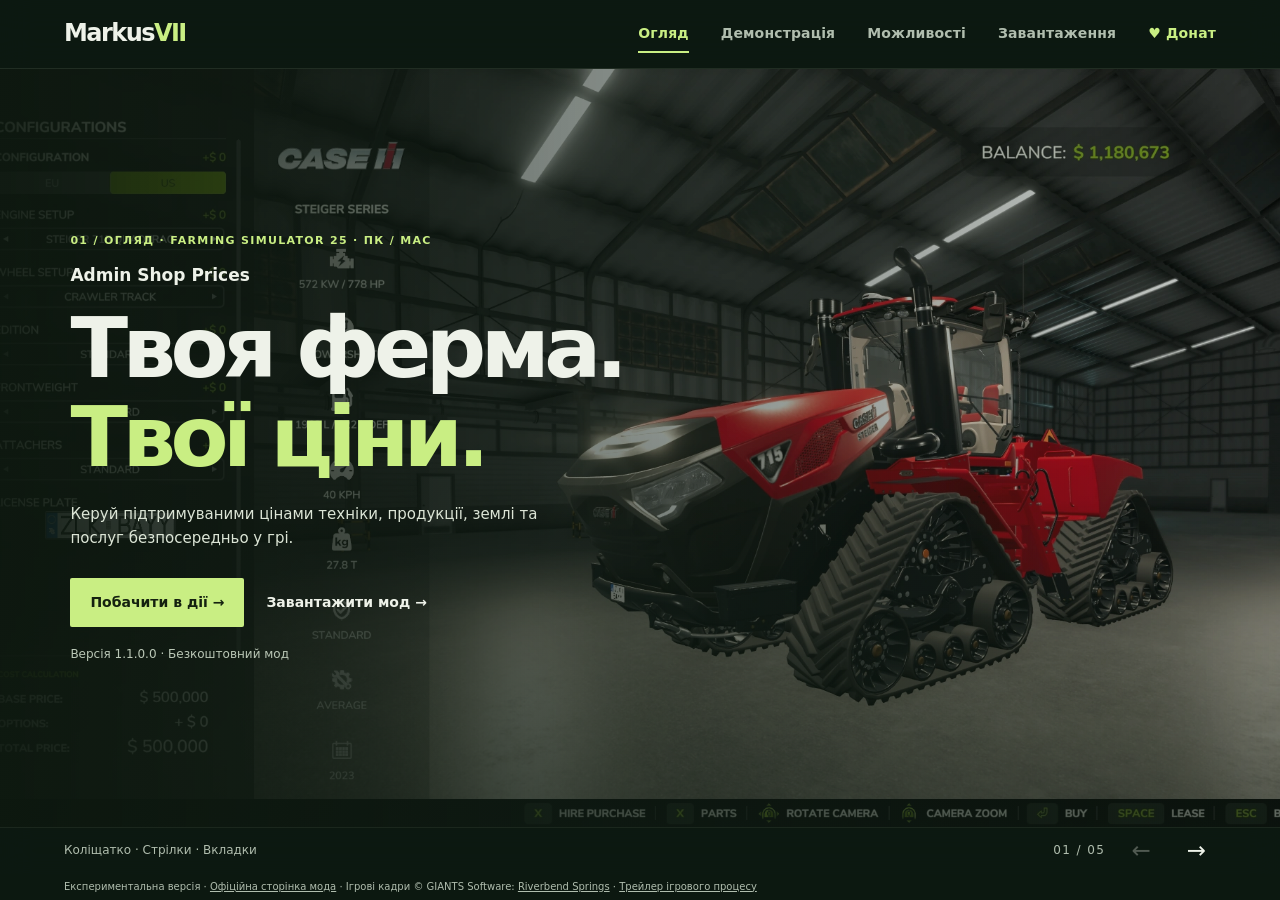
==== clean.html @ 95c40d5b "Create six themed blurred gallery tiles with centered reveal and synchronized editorial captions" ====
<!doctype html>
<html lang="uk"><head><meta charset="utf-8"><meta name="viewport" content="width=device-width,initial-scale=1"><meta name="robots" content="noindex,follow"><title>Admin Shop Prices | MarkusVII — Studio</title><style>
:root{color-scheme:dark;--ink:#f3f5ed;--muted:#b9c8b6;--green:#c5f36c;--bg:#121e16;--ease:cubic-bezier(.22,1,.36,1)}*{box-sizing:border-box}body{margin:0;background:var(--bg);color:var(--ink);font:16px/1.55 system-ui,-apple-system,'Segoe UI',sans-serif}h1,h2,h3,p{margin:0}button,a{font:inherit;color:inherit}button{cursor:pointer;background:none;border:0}a{text-decoration:none}button:focus-visible,a:focus-visible{outline:2px solid var(--green);outline-offset:5px}img{display:block;max-width:100%}.header{position:relative;z-index:30;display:flex;align-items:center;justify-content:space-between;gap:22px;padding:18px clamp(22px,5vw,76px);background:#121e16}.brand{font-size:24px;font-weight:850;letter-spacing:-.065em;white-space:nowrap}.brand span{color:var(--green)}.nav{display:flex;gap:clamp(16px,2.5vw,38px);align-items:center;overflow-x:auto}.nav button{font-size:14px;white-space:nowrap;padding:8px 0;color:var(--muted);position:relative}.nav button:after{content:'';position:absolute;left:0;right:0;bottom:0;height:2px;background:var(--green);transform:scaleX(0);transform-origin:left;transition:transform .55s var(--ease)}.nav button[aria-current],.nav button:hover,.nav button:last-child{color:var(--green)}.nav button[aria-current]:after{transform:scaleX(1)}.stage{position:relative;isolation:isolate;overflow:hidden}.scene{min-height:max(550px,calc(100svh - 165px));position:relative;isolation:isolate;padding:clamp(34px,5vw,80px) clamp(22px,6vw,96px);display:grid;grid-template-columns:minmax(0,.9fr) minmax(0,1.1fr);align-items:center;gap:clamp(24px,4vw,70px);background:#16251a;overflow:hidden}.js .scene{display:none}.js .scene.active,.js .scene.leaving{display:grid}.js .scene.active{z-index:3}.js .scene.leaving{position:absolute;inset:0;z-index:2;pointer-events:none;min-height:0}.scene:before{content:'';position:absolute;inset:0;z-index:-2;background-image:var(--photo);background-size:cover;background-position:center;opacity:.8}.scene:after{content:'';position:absolute;inset:0;z-index:-1;background:linear-gradient(90deg,#0d180fed 0%,#111f16e8 40%,#14221965 100%),linear-gradient(0deg,#0f1b14b0,transparent 45%)}#home{--photo:url('https://files.fs25.net/mods/2024/08/Farming-Simulator-25-Gameplay-Trailer14.png'),url('assets/screenshots/02-vehicle-price-in-shop.webp');grid-template-columns:1fr;min-height:max(550px,calc(100svh - 165px))}#home:after{background:linear-gradient(90deg,#0d180ff5 0%,#111f16b0 42%,#14221912 100%),linear-gradient(0deg,#101b13a0,transparent 42%)}#demo{--photo:url('https://www.farming-simulator.com/cms/uploads/news_66ab42891e1b1.jpg'),url('assets/screenshots/02-vehicle-price-in-shop.webp')}#features{--photo:url('https://www.farming-simulator.com/cms/uploads/news_66ab4289273a8.jpg'),url('assets/screenshots/06-on-map-production-editor.webp')}#download{--photo:url('https://files.fs25.net/mods/2024/08/Farming-Simulator-25-Gameplay-Trailer14.png'),url('assets/screenshots/02-vehicle-price-in-shop.webp')}#support{--photo:url('https://www.farming-simulator.com/cms/uploads/news_66ab45876c632.jpg'),url('assets/screenshots/02-vehicle-price-in-shop.webp');grid-template-columns:1fr;text-align:center}#support:after{background:radial-gradient(ellipse at 50% 30%,#122315a8,#0c170fea 80%)}.copy{min-width:0;position:relative;z-index:5}.eyebrow{display:block;font-size:12px;letter-spacing:.13em;color:var(--green);font-weight:750;text-transform:uppercase}.product{font-size:17px;font-weight:650;margin-top:13px}h1,h2{font-weight:760;font-size:clamp(40px,4vw,68px);line-height:1.05;letter-spacing:-.055em;margin:17px 0 22px;overflow-wrap:normal}h1 span,h2 span{display:block;color:var(--green)}#home h1{font-size:clamp(54px,7vw,112px);max-width:860px}#home .copy{max-width:850px}.lead{font-size:clamp(16px,1.35vw,20px);max-width:520px;color:#e0e8da;line-height:1.65}.actions{display:flex;gap:14px 22px;flex-wrap:wrap;align-items:center;margin-top:27px}.cta{display:inline-flex;align-items:center;justify-content:center;gap:14px;min-height:49px;padding:12px 20px;font-weight:750;font-size:14px;background:var(--green);color:#16230f;transition:transform .3s,background .3s;border-radius:3px}.cta:hover{transform:translateY(-3px);background:#e4ffad}.link{padding:9px 0;font-size:14px;font-weight:650;color:var(--ink);transition:color .3s}.link:hover{color:var(--green)}.meta{font-size:12px;color:var(--muted);margin-top:18px}.shot-area{position:relative;z-index:6;min-width:0;display:grid;gap:15px}.shot{display:block;width:100%;padding:0;background:transparent;cursor:zoom-in;position:relative;aspect-ratio:16/9}.shot img{width:100%;height:100%;object-fit:contain;box-shadow:0 22px 60px #0006;transition:transform .45s var(--ease),filter .45s;transform-origin:center}.shot img.changed{animation:gallery-in .65s var(--ease) both}.shot-caption{font-size:13px;color:#d8e4d3;display:flex;justify-content:space-between;gap:15px}.shot-tabs{display:flex;flex-wrap:wrap;gap:10px 20px;align-items:center}.shot-tabs button{padding:5px 0;font-size:14px;color:var(--muted);font-weight:650}.shot-tabs button[aria-pressed=true],.shot-tabs button:hover{color:var(--green)}.shot-tabs button[aria-pressed=true]{box-shadow:0 2px 0 var(--green)}.shot-controls{display:flex;justify-content:space-between;gap:16px;flex-wrap:wrap}.shot-controls button{padding:7px 0;font-size:13px;font-weight:650;color:var(--green)}.category-list{display:grid;grid-template-columns:1fr;gap:0;max-width:540px;margin-top:19px}.category-list button{text-align:left;font-size:15px;font-weight:650;padding:10px 0;display:flex;align-items:center;gap:12px;color:var(--ink)}.category-list button span:first-child{color:var(--green);font-size:11px}.category-list button span:last-child{margin-left:auto;color:var(--green);transition:transform .35s}.category-list button:hover span:last-child{transform:translateX(7px)}.category-list button:hover{color:var(--green)}.steps{margin:0;padding:0;list-style:none;counter-reset:step;display:grid;gap:22px}.steps li{counter-increment:step;display:flex;gap:18px;align-items:start;font-size:17px;color:#e3ebdf}.steps li:before{content:'0' counter(step);color:var(--green);font-size:12px;font-weight:800;padding-top:4px}.small-note{font-size:13px;color:var(--muted);margin-top:22px;max-width:490px}.support-copy{width:100%;max-width:960px;margin:auto;display:flex;flex-direction:column;align-items:center}.support-copy h2{font-size:clamp(48px,6vw,90px);max-width:850px}.support-copy .lead{max-width:640px}.donate{display:flex;align-items:center;justify-content:center;gap:15px;width:min(100%,640px);background:var(--green);color:#15210d;font-size:clamp(18px,2.4vw,30px);font-weight:900;min-height:92px;margin-top:28px;padding:20px;position:relative;overflow:hidden;isolation:isolate;animation:donate-pulse 3s infinite;transition:transform .4s var(--ease)}.donate:before{content:'';position:absolute;inset:0;background:#f2ffd5;z-index:-1;transform:translateX(-110%) skewX(-15deg);transition:transform .55s var(--ease)}.donate:hover:before{transform:none}.donate:hover{transform:scale(1.035);animation:none}@keyframes donate-pulse{0%,100%{box-shadow:0 0 0 0 #c5f36c00}50%{box-shadow:0 0 0 13px #c5f36c28}80%{box-shadow:0 0 0 28px #c5f36c00}}.controls{position:relative;display:flex;align-items:center;gap:16px;justify-content:flex-end;padding:9px clamp(22px,5vw,76px);min-height:54px;background:#121e16}.controls button{font-size:23px;padding:0 10px;color:var(--ink)}.controls button:hover{color:var(--green)}.controls button:disabled{opacity:.3;cursor:default}.counter{font-size:12px;letter-spacing:.12em;color:var(--muted)}.controls .hint{margin-right:auto;color:var(--muted);font-size:12px}.foot{padding:10px clamp(22px,5vw,76px);font-size:11px;color:var(--muted)}.foot a{text-decoration:underline}.wipe{position:absolute;inset:-3px;z-index:12;pointer-events:none;background:var(--green);transform:translateX(-105%) skewX(-12deg);opacity:0}.wipe.go{animation:blade .88s cubic-bezier(.77,0,.18,1) both}.js .scene.entering{animation:slide-mask .88s var(--ease) both}.js .scene.entering .copy{animation:copy-in .85s .13s var(--ease) both}.js .scene.entering .shot-area{animation:visual-in .95s .07s var(--ease) both}.js .scene.leaving{animation:slide-out .88s var(--ease) both}@keyframes blade{0%{opacity:1;transform:translateX(-130%) skewX(-12deg)}45%{transform:translateX(0) skewX(-12deg)}100%{opacity:1;transform:translateX(130%) skewX(-12deg)}}@keyframes slide-mask{0%{clip-path:polygon(0 0,0 0,0 100%,0 100%)}100%{clip-path:polygon(0 0,100% 0,100% 100%,0 100%)}}@keyframes copy-in{from{opacity:0;transform:translateX(-35px)}to{opacity:1;transform:none}}@keyframes visual-in{from{transform:scale(1.08) translateX(3%);opacity:.3}to{transform:none;opacity:1}}@keyframes slide-out{to{transform:scale(.98) translateX(-2%);opacity:.4}}@keyframes gallery-in{from{clip-path:inset(0 0 0 100%);transform:scale(1.03)}to{clip-path:inset(0);transform:none}}.preview{position:fixed;z-index:45;pointer-events:none;opacity:0;visibility:hidden;transition:opacity .3s,visibility .3s;inset:0}.preview.on{opacity:1;visibility:visible}.preview img{position:absolute;object-fit:contain;box-shadow:0 22px 80px #000b;transition:transform .4s var(--ease);transform:scale(1);transform-origin:var(--origin,center)}.preview.on img{transform:scale(1.18)}dialog{width:min(1000px,94vw);max-height:90vh;overflow:auto;background:#17281e;color:var(--ink);border:0;padding:clamp(20px,4vw,45px);border-radius:4px}dialog::backdrop{background:#061008d9;backdrop-filter:blur(7px)}dialog[open]{animation:copy-in .5s var(--ease)}dialog img{max-height:66vh;max-width:100%;object-fit:contain;margin:18px auto 0}dialog img[hidden]{display:none}.dialog-top{display:flex;justify-content:space-between;align-items:center;gap:20px}.dialog-close{color:var(--green);padding:8px 0}dialog h3{font-size:clamp(26px,4vw,48px);letter-spacing:-.045em;margin:14px 0}dialog p{color:#d7e2d4}@media(max-width:900px){.header{flex-wrap:wrap;gap:5px}.nav{width:100%;justify-content:flex-start;gap:22px}.nav button{font-size:13px}.scene,.js .scene.active{grid-template-columns:1fr;min-height:0;padding:40px 24px;gap:28px}#home,#support{min-height:520px}#home h1{font-size:clamp(46px,9vw,76px)}h1,h2{font-size:clamp(38px,7vw,62px)}.shot-area{max-width:680px}.controls .hint{display:none}.support-copy h2{font-size:clamp(46px,8vw,80px)}.donate{min-height:84px;padding:15px 10px;gap:8px}.steps li{font-size:16px}}@media(prefers-reduced-motion:reduce){*,*:before,*:after{animation-duration:.001ms!important;transition-duration:.001ms!important;scroll-behavior:auto!important}.wipe{display:none}.preview.on img{transform:none}.donate{animation:none}}

.shot-tabs{display:grid;grid-template-columns:repeat(3,minmax(0,1fr));gap:14px 20px;align-items:start}.shot-group{min-width:0}.shot-group>span{display:block;color:var(--muted);font-size:12px;font-weight:700;margin-bottom:3px}.shot-group>div{display:flex;flex-wrap:wrap;gap:4px 12px}.shot-tabs button{font-size:13px;line-height:1.4;padding:5px 0}.shot-caption #shot-count{white-space:nowrap}.category-hint{font-size:14px;line-height:1.5;color:var(--muted);max-width:520px}.category-list button span:last-child{font-size:22px;line-height:1}.category-list button:hover span:last-child{transform:scale(1.15)}@media(max-width:550px){.shot-tabs{grid-template-columns:1fr;gap:8px}.shot-group{display:grid;grid-template-columns:100px 1fr;align-items:baseline;gap:10px}.shot-caption{font-size:12px;gap:8px}}


/* Studio refinement — full-viewport scenes, independent vertical filmstrip. */
:root{--ink:#eef2e9;--muted:#b0bdae;--green:#c9ee83;--bg:#111c15;--ease:cubic-bezier(.2,.85,.2,1)}
body{background:var(--bg);font-family:system-ui,-apple-system,"Segoe UI",sans-serif}
.header,.controls{background:rgba(12,23,16,.66);backdrop-filter:blur(16px);-webkit-backdrop-filter:blur(16px)}
.header{border-bottom:1px solid #d2e9c51a}.controls{border-top:1px solid #d2e9c512}.foot{background:rgba(12,23,16,.8)}
.nav button{font-weight:550;letter-spacing:.01em}.nav button:last-child{color:var(--green)}
.scene:after{background:linear-gradient(90deg,#0c160ee8 0%,#102017ad 43%,#14261c38 100%),linear-gradient(0deg,#101b13b8,transparent 60%)}
#home:after{background:linear-gradient(90deg,#0d180fe8 0%,#111f1670 43%,#14221908 100%),linear-gradient(0deg,#101b1390,transparent 52%)}
h1,h2{font-weight:720;letter-spacing:-.045em;line-height:1.05;font-size:clamp(36px,3.6vw,62px);margin:16px 0 20px}#home h1{font-size:clamp(54px,6.6vw,105px);letter-spacing:-.065em}.lead{font-size:clamp(15px,1.16vw,19px);line-height:1.65;color:#dce5d6}.eyebrow{letter-spacing:.12em;font-size:11px}.cta{background:var(--green);color:#14210f;border-radius:2px}.cta:hover{background:#e4ffb7}.meta,.small-note{color:#bac7b6}.category-list button{border-bottom:1px solid #e0f2d41b;padding:11px 0}.category-list button span:first-child{font-variant-numeric:tabular-nums}.wipe{background:linear-gradient(90deg,#c9ee8300 0%,#c9ee831a 32%,#c9ee83a8 49%,#e3ffbcb0 50%,#c9ee8324 67%,#c9ee8300 100%)}
#demo{grid-template-columns:minmax(0,.7fr) minmax(0,1.5fr);gap:clamp(22px,3vw,52px)}#demo h2{font-size:clamp(35px,3.3vw,56px)}#demo .copy{max-width:460px}#demo .actions{gap:8px 16px}#demo .actions .cta{min-height:42px;padding:10px 14px}#demo .actions .link{font-size:12px}
#demo .shot-area{grid-template-columns:minmax(0,1fr) clamp(100px,9vw,158px);grid-template-rows:minmax(0,1fr) auto auto;column-gap:clamp(14px,2vw,30px);row-gap:10px;align-items:center;min-height:0;width:100%;max-width:none}
#demo #gallery{grid-column:1;grid-row:1;align-self:center;width:100%;position:relative;overflow:visible;aspect-ratio:16/9;isolation:auto;cursor:zoom-in}
#demo #gallery .gallery-base{transition:opacity .24s var(--ease),filter .3s;object-fit:contain;box-shadow:0 18px 65px #0005}
#demo #gallery.is-flight .gallery-base{opacity:.22;filter:brightness(.72)}#demo #gallery.is-settled .gallery-base{opacity:0}#demo #gallery.is-returning .gallery-base{opacity:1;filter:none}
.gallery-flight{position:absolute;inset:0;display:block;opacity:0;visibility:hidden;pointer-events:none;transform-origin:0 0;z-index:3;will-change:transform,opacity}
#gallery.is-flight .gallery-flight{visibility:visible;opacity:1}#demo .gallery-flight img{width:100%;height:100%;object-fit:contain;box-shadow:0 20px 65px #0007;max-width:none}
#demo .shot-caption{grid-column:1;grid-row:2;align-self:start;justify-content:space-between;font-size:13px;gap:8px;color:#e6ede1}#demo #shot-count{color:var(--green);font-size:11px;letter-spacing:.04em}#demo .hover-note{grid-column:1;grid-row:3;align-self:start;margin:0;color:var(--muted);font-size:11px}
.rail-shell{grid-column:2;grid-row:1/4;display:flex;flex-direction:column;min-height:0;align-self:stretch;position:relative;z-index:8;gap:9px;max-height:100%}.rail-heading,.rail-footer{font-size:9px;font-weight:650;letter-spacing:.13em;color:var(--muted);display:flex;justify-content:space-between;gap:3px;flex-shrink:0}.rail-heading span:first-child{color:var(--green)}.rail-footer{justify-content:flex-end;opacity:.75}
#demo .hover-thumbs{display:flex;flex-direction:column;flex-wrap:nowrap;gap:9px;flex:1;min-height:0;max-height:calc(100% - 38px);overflow-y:auto;overflow-x:hidden;overscroll-behavior:contain;scrollbar-width:thin;scrollbar-color:#93ad69 transparent;padding:1px 7px 1px 1px;align-items:stretch;justify-content:flex-start}
#demo .hover-thumbs button{flex:0 0 auto;display:flex;flex-direction:column;align-items:stretch;gap:4px;text-align:left;font-size:11px;font-weight:550;line-height:1.3;padding:0 0 5px 0;min-width:0;border-bottom:1px solid #dbe8d014;box-shadow:none!important;color:#b5c2b0;transition:color .25s}
#demo .hover-thumbs img{display:block;width:100%;height:auto;flex-shrink:0;aspect-ratio:16/9;object-fit:contain;opacity:.67;transition:opacity .25s,filter .25s;background:transparent}
#demo .hover-thumbs button[aria-pressed=true],#demo .hover-thumbs button.is-preview,#demo .hover-thumbs button:hover{color:var(--green);border-color:#c9ee8366}#demo .hover-thumbs button[aria-pressed=true] img,#demo .hover-thumbs button.is-preview img,#demo .hover-thumbs button:hover img{opacity:1;filter:brightness(1.04)}
.thumb-label{display:flex;gap:6px;align-items:baseline;overflow-wrap:normal}.thumb-label small{font-size:9px;color:var(--green);font-variant-numeric:tabular-nums}
@media(min-width:901px){html.js,html.js body{width:100%;height:100%;overflow:hidden}html.js body{height:100dvh;display:grid;grid-template-rows:auto minmax(0,1fr) auto auto}.header{padding:15px 5vw}.controls{min-height:43px;padding:5px 5vw}.foot{padding:7px 5vw;line-height:1.25;font-size:10px}.stage{min-height:0}.js .scene,.js #home,.js #support{position:absolute;inset:0;min-height:0;height:100%;padding:clamp(22px,3.2vh,42px) 5.5vw}.js #demo .shot-area{height:min(100%,520px);max-height:100%}.js #demo #gallery{max-height:100%}.js #demo .rail-shell{height:100%}.js #features .shot-area{max-height:100%;align-self:center}.js #features .shot{max-height:calc(100dvh - 245px)}.support-copy h2{font-size:clamp(46px,5.8vw,86px)}.donate{animation:none;box-shadow:0 15px 55px #0003}.steps{gap:17px}}
@media(min-width:901px) and (max-height:670px){.js .scene,.js #home,.js #support{padding:15px 4vw}.header{padding:9px 4vw}.foot{font-size:9px}.category-list button{padding:5px 0}.steps{gap:10px}h1,h2{margin:10px 0 14px}#home h1{font-size:clamp(45px,5.5vw,85px)}.actions{margin-top:15px}.support-copy h2{font-size:clamp(40px,5vw,68px)}.donate{min-height:70px;margin-top:14px}.meta{margin-top:10px}}
@media(max-width:900px){#demo{grid-template-columns:1fr}#demo .shot-area{grid-template-columns:minmax(0,1fr) minmax(75px,24%);grid-template-rows:minmax(0,1fr) auto auto;gap:10px}.rail-shell{height:100%;max-height:38vh;min-height:110px}.rail-heading,.rail-footer{font-size:8px;letter-spacing:.05em}#demo #gallery{align-self:center}#demo .shot-caption{flex-wrap:wrap}.thumb-label{font-size:10px}.thumb-label small{display:none}#demo .hover-note{display:none}.shot-caption #shot-count{white-space:normal}}
@media(prefers-reduced-motion:reduce){.gallery-flight{will-change:auto}}

/* Studio V6 — synchronized, opaque diagonal scene reveal. */
.wipe{inset:0;transform:none;opacity:1;visibility:hidden;background:transparent;overflow:hidden}
.wipe.go{visibility:visible;animation:none}
.wipe::before,.wipe::after{content:"";position:absolute;inset:0;pointer-events:none}
.wipe::before{background:#19291d}
.wipe::after{background:#c9ee83}
.wipe.go::before{animation:studio-seam .86s cubic-bezier(.76,0,.24,1) both}
.wipe.go::after{animation:studio-edge .86s cubic-bezier(.76,0,.24,1) both}
.stage.reverse .wipe{transform:scaleX(-1)}
.js .scene.entering{animation:studio-reveal .86s cubic-bezier(.76,0,.24,1) both}
.js .stage.reverse .scene.entering{animation:studio-reveal-reverse .86s cubic-bezier(.76,0,.24,1) both}
.js .scene.leaving{animation:none;opacity:1;transform:none}
.js .scene.entering .copy{animation:studio-copy .7s .26s cubic-bezier(.22,1,.36,1) both}
.js .scene.entering .shot-area{animation:studio-visual .76s .18s cubic-bezier(.22,1,.36,1) both}
@keyframes studio-reveal{from{clip-path:polygon(-30% 0,-26% 0,-8% 100%,-30% 100%)}to{clip-path:polygon(-30% 0,106% 0,124% 100%,-30% 100%)}}
@keyframes studio-reveal-reverse{from{clip-path:polygon(126% 0,130% 0,130% 100%,108% 100%)}to{clip-path:polygon(-6% 0,130% 0,130% 100%,-24% 100%)}}
@keyframes studio-seam{from{clip-path:polygon(-27.8% 0,-24.2% 0,-6.2% 100%,-9.8% 100%)}to{clip-path:polygon(104.2% 0,107.8% 0,125.8% 100%,122.2% 100%)}}
@keyframes studio-edge{from{clip-path:polygon(-26.22% 0,-25.78% 0,-7.78% 100%,-8.22% 100%)}to{clip-path:polygon(105.78% 0,106.22% 0,124.22% 100%,123.78% 100%)}}
@keyframes studio-copy{from{transform:translateX(-18px)}to{transform:none}}
@keyframes studio-visual{from{transform:translateX(12px) scale(1.015)}to{transform:none}}
@media(prefers-reduced-motion:reduce){.wipe.go{visibility:hidden}.js .scene.entering,.js .stage.reverse .scene.entering{animation:none;clip-path:none}.js .scene.entering .copy,.js .scene.entering .shot-area{animation:none}}

/* Studio V7 — themed portrait rail, full uncut image, linked editorial copy. */
#demo{grid-template-columns:minmax(0,.72fr) minmax(0,2.28fr);gap:clamp(18px,2.6vw,48px)}
#demo .copy{max-width:390px}
#demo .demo-description{margin-top:clamp(20px,4vh,42px);min-height:clamp(170px,25vh,245px)}
#demo .demo-index{color:var(--green);font-size:11px;letter-spacing:.12em;text-transform:uppercase;font-weight:650}
#demo #shot-title{font-size:clamp(29px,3vw,53px);line-height:1.04;letter-spacing:-.045em;margin:12px 0 16px;overflow-wrap:normal;text-wrap:balance;color:var(--ink)}
#demo #shot-copy{font-size:clamp(14px,1.12vw,18px);line-height:1.6;max-width:340px}
#demo .actions{gap:18px;margin-top:14px}
#demo .actions .link{font-size:23px;padding:0 10px 3px;min-width:40px;border-bottom:1px solid #c9ee8360;text-align:center}
#demo .shot-area{grid-template-columns:minmax(0,1fr) clamp(150px,15vw,240px);grid-template-rows:minmax(0,1fr);column-gap:clamp(12px,2vw,34px);align-items:center}
#demo .demo-visual{display:flex;flex-direction:column;justify-content:center;min-width:0;min-height:0;max-height:100%;gap:12px}
#demo #gallery{display:block;position:relative;width:100%;height:auto;aspect-ratio:16/9;max-height:none;overflow:hidden;isolation:isolate;align-self:center;background:transparent}
#demo #gallery .gallery-base,#demo .gallery-flight img{width:100%;height:100%;object-fit:contain;object-position:center;box-shadow:none;filter:none;opacity:1}
#demo #gallery.is-flight .gallery-base{opacity:1;filter:none}
#demo #gallery .gallery-flight{transform-origin:center;visibility:hidden;opacity:0;overflow:hidden}
#demo #gallery.is-flight .gallery-flight{visibility:visible;opacity:1}
.demo-image-note{display:flex;justify-content:space-between;gap:8px;color:var(--muted);font-size:10px;letter-spacing:.07em}
.demo-image-note span:last-child{color:#dce5d6;letter-spacing:0;white-space:nowrap}
#demo .rail-shell{grid-column:2;grid-row:1;gap:8px;min-height:0;max-height:100%;align-self:stretch}
#demo .hover-thumbs{display:grid;grid-template-columns:1fr;grid-template-rows:repeat(6,minmax(0,1fr));flex:1;min-height:0;max-height:none;gap:7px;padding:1px;overflow:visible;align-items:stretch}
#demo .hover-thumbs button{position:relative;isolation:isolate;overflow:hidden;display:flex;align-items:stretch;justify-content:center;flex-direction:column;min-width:0;min-height:0;width:100%;padding:0;border:0;box-shadow:none!important;text-align:left;background:#203025;color:#eef2e9;transition:background .25s}
#demo .hover-thumbs button img{position:absolute;inset:0;width:100%;height:100%;object-fit:cover;aspect-ratio:auto;filter:blur(3px) brightness(.64) saturate(.75);opacity:1;transform:scale(1.06);transition:filter .4s var(--ease),transform .4s var(--ease)}
#demo .hover-thumbs button::before{content:"";position:absolute;inset:0;z-index:1;background:linear-gradient(90deg,#0d180fe8,#111d13a0 67%,#111d1355);pointer-events:none;transition:opacity .35s}
#demo .hover-thumbs button::after{content:"";position:absolute;inset:0 auto 0 0;width:2px;background:var(--green);z-index:3;transform:scaleY(0);transition:transform .35s var(--ease)}
#demo .hover-thumbs .thumb-label{position:relative;z-index:2;display:grid;grid-template-columns:auto minmax(0,1fr) auto;align-items:center;gap:8px;padding:8px 10px;font-size:clamp(11px,1vw,14px);line-height:1.2;font-weight:650;color:var(--ink)}
#demo .hover-thumbs .thumb-label small{font-size:10px;color:var(--green);display:block}
#demo .hover-thumbs .thumb-arrow{font-size:14px;color:var(--green);opacity:0;transform:translateX(-4px);transition:opacity .25s,transform .25s}
#demo .hover-thumbs button[aria-pressed=true]::after,#demo .hover-thumbs button:hover::after,#demo .hover-thumbs button:focus-visible::after{transform:scaleY(1)}
#demo .hover-thumbs button[aria-pressed=true] img,#demo .hover-thumbs button:hover img{filter:blur(2px) brightness(.83) saturate(.9);transform:scale(1.12);opacity:1}
#demo .hover-thumbs button[aria-pressed=true]::before,#demo .hover-thumbs button:hover::before{opacity:.8}
#demo .hover-thumbs button[aria-pressed=true] .thumb-arrow,#demo .hover-thumbs button:hover .thumb-arrow{opacity:1;transform:none}
#demo .rail-footer{font-size:10px;letter-spacing:0;text-transform:none}
@media(min-width:901px){.js #demo .shot-area{height:min(100%,560px);max-height:100%}.js #demo .demo-visual{max-height:100%}.js #demo #gallery{max-height:calc(100dvh - 210px)}}
@media(min-width:901px) and (max-height:670px){#demo .demo-description{min-height:0;margin-top:18px}#demo .hover-thumbs{gap:4px}#demo .hover-thumbs .thumb-label{padding:5px 7px;font-size:11px}#demo .rail-shell{gap:4px}#demo .rail-footer{font-size:9px}}
@media(max-width:900px){#demo{grid-template-columns:1fr;gap:20px}#demo .copy{max-width:none}#demo .demo-description{min-height:0;margin-top:12px}#demo #shot-title{font-size:clamp(28px,5vw,43px);margin:7px 0 10px}#demo .actions{margin-top:7px}#demo .shot-area{grid-template-columns:1fr;grid-template-rows:auto auto;gap:16px;height:auto}#demo .rail-shell{grid-column:1;grid-row:2;max-height:none;height:auto}#demo .hover-thumbs{grid-template-rows:repeat(6,46px)}#demo .hover-thumbs .thumb-label{font-size:13px}#demo .demo-visual{width:100%}}
@media(prefers-reduced-motion:reduce){#demo .hover-thumbs button img{transition:none}}
</style></head><body><header class="header"><a class="brand" href="clean.html">Markus<span>VII</span></a><nav class="nav" aria-label="Розділи"><button data-go="0">Огляд</button><button data-go="1">Демонстрація</button><button data-go="2">Можливості</button><button data-go="3">Завантаження</button><button data-go="4">♥ Донат</button></nav></header><main class="stage">
<section class="scene active" id="home"><div class="copy"><span class="eyebrow">01 / Огляд · Farming Simulator 25 · ПК / Mac</span><p class="product">Admin Shop Prices</p><h1>Твоя ферма.<span>Твої ціни.</span></h1><p class="lead">Керуй підтримуваними цінами техніки, продукції, землі та послуг безпосередньо у грі.</p><div class="actions"><button class="cta" data-go="1">Побачити в дії →</button><button class="link" data-go="3">Завантажити мод →</button></div><p class="meta">Версія 1.1.0.0 · Безкоштовний мод</p></div></section>
<section class="scene" id="demo"><div class="copy demo-copy"><span class="eyebrow">02 / Демонстрація</span><div class="demo-description"><span class="demo-index" id="shot-count">Кадр 01 із 06</span><h2 id="shot-title">Редактор ціни техніки</h2><p class="lead" id="shot-copy">У редакторі можна задати базову ціну техніки.</p></div><div class="actions"><button class="link" id="prev-shot" aria-label="Попередній кадр">←</button><button class="link" id="next-shot" aria-label="Наступний кадр">→</button></div></div><div class="shot-area"><div class="demo-visual"><button class="shot" type="button" aria-label="Збільшити поточний кадр" aria-describedby="shot-title" id="gallery"><img class="gallery-base" src="assets/screenshots/01-vehicle-price-editor.webp" alt="Редактор ціни техніки"><span class="gallery-flight" aria-hidden="true"><img alt=""></span></button><div class="demo-image-note"><span>ІГРОВИЙ ІНТЕРФЕЙС · FS25</span><span>⤢ Повний розмір</span></div></div><div class="rail-shell"><div class="rail-heading"><span>ОБЕРИ ТЕМУ</span><span>01—06</span></div><div class="shot-tabs hover-thumbs" aria-label="Шість тем демонстрації"><button type="button" data-shot="0" aria-pressed="true"><img src="assets/screenshots/01-vehicle-price-editor.webp" alt="" width="320" height="180"><span class="thumb-label"><small>01</small><span>Редактор техніки</span><span class="thumb-arrow" aria-hidden="true">↗</span></span></button><button type="button" data-shot="1" aria-pressed="false"><img src="assets/screenshots/02-vehicle-price-in-shop.webp" alt="" width="320" height="180"><span class="thumb-label"><small>02</small><span>Ціни в магазині</span><span class="thumb-arrow" aria-hidden="true">↗</span></span></button><button type="button" data-shot="2" aria-pressed="false"><img src="assets/screenshots/03-farmland-price-editor.webp" alt="" width="320" height="180"><span class="thumb-label"><small>03</small><span>Редактор землі</span><span class="thumb-arrow" aria-hidden="true">↗</span></span></button><button type="button" data-shot="3" aria-pressed="false"><img src="assets/screenshots/04-farmland-price-on-map.webp" alt="" width="320" height="180"><span class="thumb-label"><small>04</small><span>Земельні ділянки</span><span class="thumb-arrow" aria-hidden="true">↗</span></span></button><button type="button" data-shot="4" aria-pressed="false"><img src="assets/screenshots/05-services-and-workers.webp" alt="" width="320" height="180"><span class="thumb-label"><small>05</small><span>Послуги й працівники</span><span class="thumb-arrow" aria-hidden="true">↗</span></span></button><button type="button" data-shot="5" aria-pressed="false"><img src="assets/screenshots/06-on-map-production-editor.webp" alt="" width="320" height="180"><span class="thumb-label"><small>06</small><span>Виробництва</span><span class="thumb-arrow" aria-hidden="true">↗</span></span></button></div><p class="rail-footer">Наведи курсор або обери тему</p></div></div></section>
<section class="scene" id="features"><div class="copy"><span class="eyebrow">03 / Можливості</span><h2>Один редактор.<span>Шість категорій.</span></h2><p class="category-hint">Обери категорію, щоб відкрити її опис та доступний скриншот.</p><div class="category-list"><button data-detail="0" aria-haspopup="dialog"><span>01</span>Техніка та обладнання<span>+</span></button><button data-detail="1" aria-haspopup="dialog"><span>02</span>Сільгосппродукція<span>+</span></button><button data-detail="2" aria-haspopup="dialog"><span>03</span>Ресурси<span>+</span></button><button data-detail="3" aria-haspopup="dialog"><span>04</span>Земля<span>+</span></button><button data-detail="4" aria-haspopup="dialog"><span>05</span>Будівлі та виробництва<span>+</span></button><button data-detail="5" aria-haspopup="dialog"><span>06</span>Послуги та працівники<span>+</span></button></div></div><div class="shot-area"><button type="button" class="shot" id="feature-shot" aria-label="Відкрити скриншот виробництв"><img src="assets/screenshots/06-on-map-production-editor.webp" alt="Редактор виробництв"></button><p class="shot-caption">Редактор виробництв · Базова та фіксована ціна · Інтеграція з Economy Control за бажанням</p></div></section>
<section class="scene" id="download"><div class="copy"><span class="eyebrow">04 / Завантаження</span><h2>Керуй<span>своїми цінами.</span></h2><p class="lead">Завантаж Admin Shop Prices для Farming Simulator 25.</p><div class="actions"><a class="cta" href="https://www.kingmods.net/ru/fs25/mods/84435/tseny-magazina-administratora">KingMods ↗</a><a class="link" href="https://github.com/MarkusVII/FS25_AdminShopPrices/blob/main/README.uk.md">Документація ↗</a></div></div><div><ol class="steps"><li>Завантаж актуальний ZIP із KingMods.</li><li>Помісти архів у папку mods, не розпаковуючи.</li><li>Увімкни мод у збереженні.</li></ol><p class="small-note">Сумісність із виділеним сервером та віддаленим клієнтом ще не підтверджена в реальній багатокористувацькій грі.</p><a class="link" href="https://github.com/MarkusVII/FS25_AdminShopPrices/issues">Повідомити про помилку ↗</a></div></section>
<section class="scene" id="support"><div class="copy support-copy"><span class="eyebrow">05 / Донат · MarkusVII</span><h2>Підтримай<span>майбутнє.</span></h2><p class="lead">Мої моди безкоштовні. Твоя добровільна підтримка допомагає розвивати наявні проєкти та створювати нові.</p><a class="donate" href="https://donatello.to/MarkusVII"><span>♥</span> ПІДТРИМАТИ РОЗРОБКУ <span>↗</span></a><p class="meta">Donatello · Добровільна підтримка</p></div></section><div class="wipe" aria-hidden="true"></div></main><div class="controls"><span class="hint">Коліщатко · Стрілки · Вкладки</span><span class="counter" aria-live="polite">01 / 05</span><button id="prev" aria-label="Попередній розділ">←</button><button id="next" aria-label="Наступний розділ">→</button></div><footer class="foot">Експериментальна версія · <a href="uk.html">Офіційна сторінка мода</a> · Ігрові кадри © GIANTS Software: <a href="https://www.farming-simulator.com/newsArticle.php?news_id=550">Riverbend Springs</a> · <a href="https://fs25.net/riverbend-springs-map-a-new-era-in-farming-simulation-gameplay-trailer/">Трейлер ігрового процесу</a></footer><dialog id="detail" aria-labelledby="detail-title"><div class="dialog-top"><span class="eyebrow">Admin Shop Prices</span><form method="dialog"><button class="dialog-close">Закрити ×</button></form></div><h3 id="detail-title">Деталі</h3><p></p><img alt="" hidden></dialog>
<script>
(()=>{const $=(q,r=document)=>r.querySelector(q),$$=(q,r=document)=>Array.from(r.querySelectorAll(q));const scenes=$$('.scene'),nav=$$('.nav button'),stage=$('.stage'),wipe=$('.wipe'),dialog=$('#detail'),reduce=matchMedia('(prefers-reduced-motion: reduce)');const files=['01-vehicle-price-editor.webp','02-vehicle-price-in-shop.webp','03-farmland-price-editor.webp','04-farmland-price-on-map.webp','05-services-and-workers.webp','06-on-map-production-editor.webp'].map(x=>'assets/screenshots/'+x),names=['Редактор ціни техніки','Магазин техніки','Редактор ціни землі','Карта земельних ділянок','Послуги та працівники','Виробництва на карті'],copies=['У редакторі можна задати базову ціну техніки.','У магазині відображається встановлена ціна техніки.','У редакторі можна змінити підтримувану ціну ділянки.','На карті видно оновлену ціну земельної ділянки.','Налаштовуй підтримувані витрати на послуги та працівників.','Редагуй підтримувані ціни виробництв, зокрема вже розміщених на карті.'],details=[['Техніка та обладнання','Змінюй підтримувані ціни техніки й обладнання.',0],['Сільгосппродукція','Налаштовуй підтримувані ціни купівлі та продажу.',-1],['Ресурси','Керуй цінами пального, матеріалів і поповнення запасів.',-1],['Земля','Встановлюй підтримувані ціни земельних ділянок.',2],['Будівлі та виробництва','Редагуй підтримувані ціни виробництв, включно з розміщеними на карті.',5],['Послуги та працівники','Налаштовуй підтримувані витрати на працівників і послуги.',4]];let current=0,shot=0,timer=0,shotTimer=0,wheelAt=0,wheelSum=0,lastGo=0,hover=null;document.documentElement.classList.add('js');const railGallery=$('#gallery'),flight=$('.gallery-flight'),flightImg=$('img',flight),base=$('.gallery-base',railGallery),railButtons=$$('[data-shot]'),description=$('.demo-description');let animation=null,copyAnimation=null,serial=0,shown=0;
function caption(i){$('#shot-title').textContent=names[i];$('#shot-count').textContent='Кадр '+String(i+1).padStart(2,'0')+' із 06';$('#shot-copy').textContent=copies[i];railButtons.forEach(b=>b.setAttribute('aria-pressed',String(Number(b.dataset.shot)===i)))}
function stopFlight(){serial++;if(animation){animation.cancel();animation=null}if(copyAnimation){copyAnimation.cancel();copyAnimation=null}base.src=files[shown];base.alt=names[shown];railGallery.classList.remove('is-flight','is-settled','is-returning')}
function hidePreview(){stopFlight()}
function showFrame(i){i=(i+6)%6;if(i===shown)return;const prev=shown;stopFlight();const k=++serial;shot=shown=i;caption(i);const im=$('img',railButtons[i]);flightImg.src=files[i];if(reduce.matches||typeof flight.animate!=='function'||!im.complete||!im.naturalWidth){base.src=files[i];base.alt=names[i];return}railGallery.classList.add('is-flight');const forward=i>prev;const from=forward?'polygon(100% 0,100% 0,100% 100%,100% 100%)':'polygon(0 0,0 0,0 100%,0 100%)';const full='polygon(0 0,100% 0,100% 100%,0 100%)';animation=flight.animate([{clipPath:from,transform:'translateX('+(forward?4:-4)+'%) scale(1.015)',filter:'blur(7px)'},{clipPath:full,transform:'translateX(0) scale(1)',filter:'blur(0px)'}],{duration:490,easing:'cubic-bezier(.22,1,.36,1)',fill:'both'});copyAnimation=description.animate([{transform:'translateY(9px)',opacity:.35},{transform:'translateY(0)',opacity:1}],{duration:330,easing:'cubic-bezier(.22,1,.36,1)',fill:'both'});animation.onfinish=()=>{if(k!==serial)return;base.src=files[i];base.alt=names[i];railGallery.classList.remove('is-flight');animation.cancel();animation=null};copyAnimation.onfinish=()=>{if(k===serial&&copyAnimation){copyAnimation.cancel();copyAnimation=null}}}
railButtons.forEach(b=>{b.addEventListener('pointerenter',()=>{if(current===1&&!dialog.open&&matchMedia('(hover:hover) and (pointer:fine)').matches)showFrame(Number(b.dataset.shot))});b.addEventListener('focus',()=>{if(current===1&&!dialog.open&&b.matches(':focus-visible'))showFrame(Number(b.dataset.shot))})});
function paint(){document.body.dataset.scene=String(current);scenes.forEach((s,i)=>{s.inert=i!==current;s.setAttribute('aria-hidden',String(i!==current))});nav.forEach((b,i)=>i===current?b.setAttribute('aria-current','page'):b.removeAttribute('aria-current'));$('.counter').textContent=String(current+1).padStart(2,'0')+' / 05';$('#prev').disabled=current===0;$('#next').disabled=current===scenes.length-1}function go(i){if(!Number.isInteger(i)||i<0||i>=scenes.length||i===current||dialog.open||(!reduce.matches&&wipe.classList.contains('go')))return;hidePreview();clearTimeout(timer);stage.classList.toggle('reverse',i<current);const old=scenes[current],fresh=scenes[i];scenes.forEach(s=>s.classList.remove('active','leaving','entering'));old.classList.add('leaving');fresh.classList.add('active','entering');current=i;lastGo=performance.now();paint();wipe.classList.remove('go');if(!reduce.matches){void wipe.offsetWidth;wipe.classList.add('go')}timer=setTimeout(()=>{old.classList.remove('leaving');fresh.classList.remove('entering');wipe.classList.remove('go')},reduce.matches?0:1100);if(scrollY>0)window.scrollTo({top:0,behavior:'instant'})}$$('[data-go]').forEach(b=>b.onclick=()=>go(Number(b.dataset.go)));$('#prev').onclick=()=>go(current-1);$('#next').onclick=()=>go(current+1);paint();function setShot(i){showFrame(i)}$$('[data-shot]').forEach(b=>b.onclick=()=>setShot(Number(b.dataset.shot)));$('#prev-shot').onclick=()=>setShot(shot-1);$('#next-shot').onclick=()=>setShot(shot+1);function open(title,copy,i){hidePreview();$('h3',dialog).textContent=title;$('p',dialog).textContent=copy+(i<0?' Окремого скриншота цієї категорії поки немає.':'');const im=$('img',dialog);im.hidden=i<0;if(i>=0){im.src=files[i];im.alt=names[i]}else im.removeAttribute('src');dialog.showModal()}$('#gallery').onclick=()=>{const i=shown;open(names[i],copies[i],i)};$('#feature-shot').onclick=()=>open(names[5],copies[5],5);$$('[data-detail]').forEach(b=>b.onclick=()=>open(...details[Number(b.dataset.detail)]));addEventListener('resize',hidePreview);addEventListener('blur',hidePreview);addEventListener('scroll',hidePreview,{passive:true});addEventListener('keydown',e=>{if(dialog.open||e.ctrlKey||e.metaKey||e.altKey||e.target.matches('input,textarea,select'))return;if(e.key==='ArrowRight'){e.preventDefault();go(current+1)}if(e.key==='ArrowLeft'){e.preventDefault();go(current-1)}});stage.addEventListener('wheel',e=>{if(innerWidth<=900||dialog.open||e.ctrlKey||e.shiftKey||e.target.closest('.rail-shell')||Math.abs(e.deltaX)>Math.abs(e.deltaY))return;const dy=e.deltaY*(e.deltaMode===1?16:e.deltaMode===2?innerHeight:1),d=Math.sign(dy),now=performance.now();if(!d||current+d<0||current+d>=scenes.length)return;if(document.documentElement.scrollHeight>innerHeight+30&&((d>0&&scrollY+innerHeight<document.documentElement.scrollHeight-8)||(d<0&&scrollY>8)))return;e.preventDefault();if(now-lastGo<1100)return;if(now-wheelAt>180||Math.sign(wheelSum)!==d)wheelSum=0;wheelAt=now;wheelSum+=dy;if(Math.abs(wheelSum)>65){wheelSum=0;go(current+d)}},{passive:false});})();
</script></body></html>
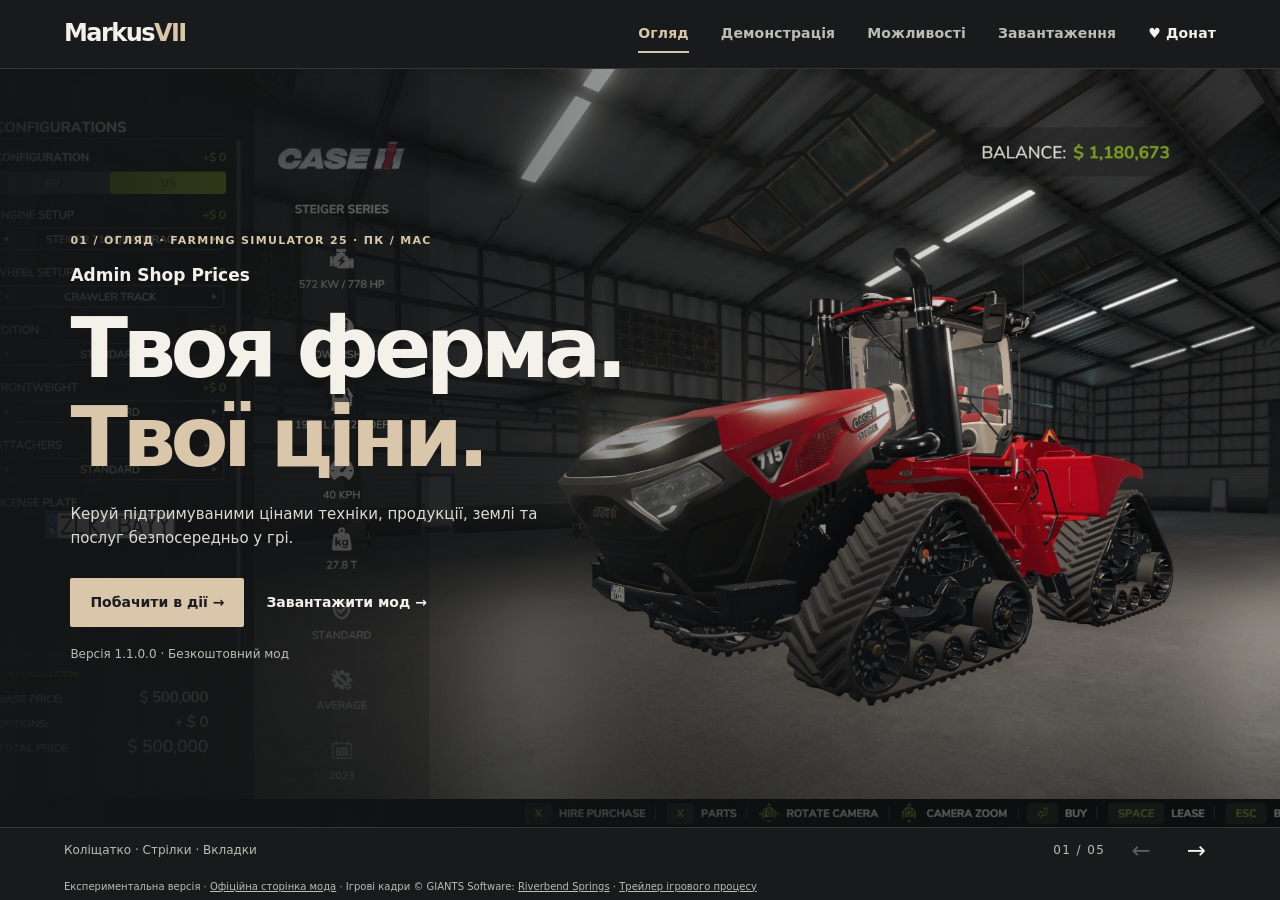
==== commit 5757ff62: "Unify studio palette and dissolve screenshot edges into the actual scene background" ====
--- a/clean.html
+++ b/clean.html
@@ -91,6 +91,113 @@
 @media(min-width:901px) and (max-height:670px){#demo .demo-description{min-height:0;margin-top:18px}#demo .hover-thumbs{gap:4px}#demo .hover-thumbs .thumb-label{padding:5px 7px;font-size:11px}#demo .rail-shell{gap:4px}#demo .rail-footer{font-size:9px}}
 @media(max-width:900px){#demo{grid-template-columns:1fr;gap:20px}#demo .copy{max-width:none}#demo .demo-description{min-height:0;margin-top:12px}#demo #shot-title{font-size:clamp(28px,5vw,43px);margin:7px 0 10px}#demo .actions{margin-top:7px}#demo .shot-area{grid-template-columns:1fr;grid-template-rows:auto auto;gap:16px;height:auto}#demo .rail-shell{grid-column:1;grid-row:2;max-height:none;height:auto}#demo .hover-thumbs{grid-template-rows:repeat(6,46px)}#demo .hover-thumbs .thumb-label{font-size:13px}#demo .demo-visual{width:100%}}
 @media(prefers-reduced-motion:reduce){#demo .hover-thumbs button img{transition:none}}
+
+/* Studio V8 — opaque original-style panel sweep, neutral editorial gallery. */
+.stage{--panel:#252927;--panel-edge:#ddd8c8}
+.stage[data-motion="linen"]{--panel:#e3ddcf;--panel-edge:#77716a}
+.stage[data-motion="duo"]{--panel:#303532;--panel-edge:#b9a481}
+.wipe{inset:-1px -14%;visibility:hidden;opacity:1;transform:none;background:var(--panel);overflow:hidden}
+.wipe::before,.wipe::after{display:none;animation:none!important}
+.wipe.go,.stage.reverse .wipe.go{visibility:visible;animation:studio-panel-sweep .94s cubic-bezier(.76,0,.24,1) both}
+.stage.reverse .wipe.go{animation-name:studio-panel-sweep-back}
+.wipe.go::after{display:block;position:absolute;inset:0 0 0 auto;width:2.2%;background:var(--panel-edge)}
+.stage[data-motion="duo"] .wipe{background:linear-gradient(90deg,#303532 0%,#303532 76%,#b9a481 76%,#b9a481 90%,#ede8df 90%,#ede8df 100%)}
+.stage[data-motion="duo"] .wipe.go::after{display:none}
+.js .scene.entering,.js .stage.reverse .scene.entering{animation:studio-panel-reveal .94s linear both}
+.js .scene.leaving{animation:none;opacity:1;transform:none}
+.js .scene.entering .copy{animation:studio-panel-copy .62s .43s var(--ease) both}
+.js .scene.entering .shot-area{animation:studio-panel-visual .66s .40s var(--ease) both}
+@keyframes studio-panel-sweep{0%{transform:translateX(-125%) skewX(-12deg)}47%,53%{transform:translateX(0) skewX(-12deg)}100%{transform:translateX(125%) skewX(-12deg)}}
+@keyframes studio-panel-sweep-back{0%{transform:translateX(125%) skewX(-12deg)}47%,53%{transform:translateX(0) skewX(-12deg)}100%{transform:translateX(-125%) skewX(-12deg)}}
+@keyframes studio-panel-reveal{0%,49%{visibility:hidden}50%,100%{visibility:visible}}
+@keyframes studio-panel-copy{from{transform:translateX(-22px);opacity:0}to{transform:none;opacity:1}}
+@keyframes studio-panel-visual{from{transform:translateX(18px) scale(1.025);opacity:.55}to{transform:none;opacity:1}}
+#demo{--editorial-ink:#f2eee6;--editorial-muted:#c9c5bb;--editorial-accent:#dac6a0}
+#demo .demo-index{color:var(--editorial-accent)}
+#demo #shot-title{color:var(--editorial-ink);font-weight:690;font-size:clamp(29px,2.8vw,49px);letter-spacing:-.045em}
+#demo #shot-copy{color:var(--editorial-muted)}
+#demo .actions .link{border-bottom-color:#d7c6a16b;color:var(--editorial-ink)}
+#demo .actions .link:hover{color:var(--editorial-accent)}
+#demo .rail-heading span:first-child{color:var(--editorial-accent)}
+#demo .rail-heading,#demo .rail-footer,.demo-image-note{color:var(--editorial-muted)}
+#demo .hover-thumbs{gap:8px}
+#demo .hover-thumbs button{background:#252827;color:var(--editorial-ink);border:0}
+#demo .hover-thumbs button img{filter:blur(.75px) brightness(.92) saturate(.92);opacity:1;transform:scale(1.035)}
+#demo .hover-thumbs button::before{background:linear-gradient(0deg,rgba(14,15,15,.89) 0%,rgba(14,15,15,.62) 38%,rgba(14,15,15,.12) 100%);opacity:1}
+#demo .hover-thumbs button::after{inset:auto 0 0 0;width:auto;height:2px;background:var(--editorial-accent);transform:scaleX(0);transform-origin:left}
+#demo .hover-thumbs button[aria-pressed=true]::after,#demo .hover-thumbs button:hover::after,#demo .hover-thumbs button:focus-visible::after{transform:scaleX(1)}
+#demo .hover-thumbs .thumb-label{display:grid;grid-template-columns:minmax(0,1fr) auto;grid-template-rows:auto auto;align-content:end;gap:3px 8px;height:100%;padding:6px 11px 8px;font-size:clamp(11px,1.05vw,15px);font-weight:680;letter-spacing:.005em;color:var(--editorial-ink);text-shadow:0 1px 6px #000b}
+#demo .hover-thumbs .thumb-label small{grid-column:1/-1;grid-row:1;font-size:9px;font-weight:650;letter-spacing:.14em;color:var(--editorial-accent)}
+#demo .hover-thumbs .thumb-label>span:nth-child(2){grid-row:2;grid-column:1}
+#demo .hover-thumbs .thumb-arrow{grid-row:2;grid-column:2;color:var(--editorial-accent);font-size:14px}
+#demo .hover-thumbs button[aria-pressed=true] img,#demo .hover-thumbs button:hover img{filter:blur(0) brightness(1) saturate(1);transform:scale(1.075)}
+#demo .hover-thumbs button[aria-pressed=true]::before,#demo .hover-thumbs button:hover::before{opacity:.94}
+#demo #gallery .gallery-base,#demo #gallery .gallery-flight{will-change:transform,opacity}
+#demo #gallery .gallery-flight{z-index:3;isolation:isolate}
+#demo #gallery .gallery-flight::after{content:"";position:absolute;inset:0;pointer-events:none;opacity:0}
+@media(min-width:901px) and (max-height:670px){#demo .hover-thumbs{gap:5px}#demo .hover-thumbs .thumb-label{padding:3px 8px 5px;gap:1px 5px;font-size:11px}#demo .hover-thumbs .thumb-label small{font-size:8px}}
+@media(max-width:900px){#demo .hover-thumbs{grid-template-rows:repeat(6,54px)}#demo .hover-thumbs .thumb-label{font-size:13px;padding:5px 11px}}
+@media(prefers-reduced-motion:reduce){.wipe.go,.stage.reverse .wipe.go{visibility:hidden;animation:none}.js .scene.entering,.js .stage.reverse .scene.entering{visibility:visible;animation:none}.js .scene.entering .copy,.js .scene.entering .shot-area{animation:none}}
+
+/* Studio V9 — natural graphite / ivory, true background-adaptive edge blending. */
+:root{--bg:#191b1c;--surface:#27292a;--ink:#f4f1eb;--muted:#bdbcb5;--accent:#d9c6ab;--green:var(--accent);--body-copy:#dedbd4;--line:rgba(244,241,235,.13);--button-ink:#1b1c1d}
+body{background:var(--bg);color:var(--ink)}
+.header,.controls,.foot{background:rgba(25,27,28,.88);border-color:var(--line)}
+.brand span,.eyebrow,.nav button[aria-current],.nav button:hover,.nav button:last-child,.category-list button span:first-child,.category-list button span:last-child,.steps li:before,.dialog-close{color:var(--accent)}
+.nav button{color:var(--muted)}.nav button:last-child:not([aria-current]):not(:hover){color:var(--ink)}
+.nav button:after{background:var(--accent)}
+.scene{background:var(--bg)}
+.scene:before{opacity:1;filter:saturate(.88)}
+.scene:after{background:linear-gradient(90deg,rgba(19,21,22,.94) 0%,rgba(19,21,22,.83) 30%,rgba(19,21,22,.40) 72%,rgba(19,21,22,.28) 100%),linear-gradient(0deg,rgba(19,21,22,.62),transparent 42%)}
+#home:after{background:linear-gradient(90deg,rgba(19,21,22,.93),rgba(19,21,22,.55) 40%,rgba(19,21,22,.07) 82%),linear-gradient(0deg,rgba(19,21,22,.66),transparent 43%)}
+#demo:after{background:linear-gradient(90deg,rgba(19,21,22,.92),rgba(19,21,22,.55) 42%,rgba(19,21,22,.46) 78%,rgba(19,21,22,.72)),linear-gradient(0deg,rgba(19,21,22,.66),transparent 48%)}
+#support:after{background:radial-gradient(ellipse at 50% 30%,rgba(19,21,22,.56),rgba(19,21,22,.91) 83%)}
+.lead,.steps li,dialog p{color:var(--body-copy)}
+.meta,.small-note,.shot-caption,.category-hint,.controls .hint,.foot,.counter{color:var(--muted)}
+h1 span,h2 span{color:var(--accent)}
+.cta,.donate{background:var(--accent);color:var(--button-ink)}
+.cta:hover{background:#f0e2ce}
+.donate:before{background:#f3e6d4}
+.donate{box-shadow:0 12px 48px rgba(0,0,0,.23)}
+.category-list button{border-bottom-color:var(--line)}
+dialog{background:var(--surface);color:var(--ink)}
+dialog::backdrop{background:rgba(15,16,17,.84)}
+.stage{--panel:#27292a;--panel-edge:#d9c6ab}
+.stage[data-motion="linen"]{--panel:#e3ddcf;--panel-edge:#77716a}
+#demo{--editorial-ink:var(--ink);--editorial-muted:var(--muted);--editorial-accent:var(--accent)}
+#demo .actions .link{border-bottom-color:var(--line)}
+#demo .rail-shell,#demo .hover-thumbs{background:transparent}
+#demo .rail-heading,#demo .rail-footer{opacity:1}
+#demo .hover-thumbs{gap:5px;padding:0}
+#demo .hover-thumbs button{background:transparent;overflow:visible;isolation:isolate;border:0;box-shadow:none!important}
+/* The image and the local contrast scrim fade to zero alpha, not to a fixed colour.
+   The actual scene underneath supplies the colour at every edge. */
+#demo .hover-thumbs button img,#demo .hover-thumbs button::before{
+  -webkit-mask-image:linear-gradient(90deg,transparent 0%,#000 13%,#000 87%,transparent 100%),linear-gradient(0deg,transparent 0%,#000 18%,#000 82%,transparent 100%);
+  -webkit-mask-composite:source-in;
+  mask-image:linear-gradient(90deg,transparent 0%,#000 13%,#000 87%,transparent 100%),linear-gradient(0deg,transparent 0%,#000 18%,#000 82%,transparent 100%);
+  mask-composite:intersect;
+}
+#demo .hover-thumbs button img{transform:none;filter:blur(.55px) brightness(.96) saturate(.96);opacity:.86}
+#demo .hover-thumbs button::before{background:linear-gradient(90deg,rgba(17,18,19,.79) 0%,rgba(17,18,19,.45) 49%,transparent 90%);opacity:.95}
+#demo .hover-thumbs .thumb-label{height:auto;grid-template-columns:auto minmax(0,1fr) auto;grid-template-rows:auto;align-items:center;align-content:center;gap:7px;padding:7px 11px;text-shadow:0 1px 4px #000,0 0 12px #0009}
+#demo .hover-thumbs .thumb-label small{grid-column:1;grid-row:1;color:var(--accent);font-size:9px}
+#demo .hover-thumbs .thumb-label>span:nth-child(2){grid-column:2;grid-row:1}
+#demo .hover-thumbs .thumb-arrow{grid-column:3;grid-row:1;color:var(--accent)}
+#demo .hover-thumbs button::after{inset:auto 15% 2px 15%;width:auto;height:1px;background:var(--accent);transform:scaleX(0);transform-origin:center}
+#demo .hover-thumbs button[aria-pressed=true] img,#demo .hover-thumbs button:hover img{transform:none;filter:blur(0) brightness(1.05) saturate(1);opacity:1}
+#demo .hover-thumbs button[aria-pressed=true]::before,#demo .hover-thumbs button:hover::before{opacity:.9}
+#demo .hover-thumbs button:focus-visible{outline:1px solid var(--accent);outline-offset:2px}
+#demo #gallery .gallery-base,#demo #gallery .gallery-flight img{
+  -webkit-mask-image:linear-gradient(90deg,transparent,#000 1.8%,#000 98.2%,transparent),linear-gradient(0deg,transparent,#000 2.5%,#000 97.5%,transparent);
+  -webkit-mask-composite:source-in;
+  mask-image:linear-gradient(90deg,transparent,#000 1.8%,#000 98.2%,transparent),linear-gradient(0deg,transparent,#000 2.5%,#000 97.5%,transparent);
+  mask-composite:intersect;
+}
+#demo #gallery{background:transparent}
+#demo .demo-image-note span:last-child{color:var(--ink)}
+@media(max-width:900px){#demo .hover-thumbs .thumb-label{padding:5px 10px;font-size:13px}}
+@media(min-width:901px) and (max-height:670px){#demo .hover-thumbs .thumb-label{padding:3px 7px;font-size:11px;gap:5px}}
 </style></head><body><header class="header"><a class="brand" href="clean.html">Markus<span>VII</span></a><nav class="nav" aria-label="Розділи"><button data-go="0">Огляд</button><button data-go="1">Демонстрація</button><button data-go="2">Можливості</button><button data-go="3">Завантаження</button><button data-go="4">♥ Донат</button></nav></header><main class="stage">
 <section class="scene active" id="home"><div class="copy"><span class="eyebrow">01 / Огляд · Farming Simulator 25 · ПК / Mac</span><p class="product">Admin Shop Prices</p><h1>Твоя ферма.<span>Твої ціни.</span></h1><p class="lead">Керуй підтримуваними цінами техніки, продукції, землі та послуг безпосередньо у грі.</p><div class="actions"><button class="cta" data-go="1">Побачити в дії →</button><button class="link" data-go="3">Завантажити мод →</button></div><p class="meta">Версія 1.1.0.0 · Безкоштовний мод</p></div></section>
 <section class="scene" id="demo"><div class="copy demo-copy"><span class="eyebrow">02 / Демонстрація</span><div class="demo-description"><span class="demo-index" id="shot-count">Кадр 01 із 06</span><h2 id="shot-title">Редактор ціни техніки</h2><p class="lead" id="shot-copy">У редакторі можна задати базову ціну техніки.</p></div><div class="actions"><button class="link" id="prev-shot" aria-label="Попередній кадр">←</button><button class="link" id="next-shot" aria-label="Наступний кадр">→</button></div></div><div class="shot-area"><div class="demo-visual"><button class="shot" type="button" aria-label="Збільшити поточний кадр" aria-describedby="shot-title" id="gallery"><img class="gallery-base" src="assets/screenshots/01-vehicle-price-editor.webp" alt="Редактор ціни техніки"><span class="gallery-flight" aria-hidden="true"><img alt=""></span></button><div class="demo-image-note"><span>ІГРОВИЙ ІНТЕРФЕЙС · FS25</span><span>⤢ Повний розмір</span></div></div><div class="rail-shell"><div class="rail-heading"><span>ОБЕРИ ТЕМУ</span><span>01—06</span></div><div class="shot-tabs hover-thumbs" aria-label="Шість тем демонстрації"><button type="button" data-shot="0" aria-pressed="true"><img src="assets/screenshots/01-vehicle-price-editor.webp" alt="" width="320" height="180"><span class="thumb-label"><small>01</small><span>Редактор техніки</span><span class="thumb-arrow" aria-hidden="true">↗</span></span></button><button type="button" data-shot="1" aria-pressed="false"><img src="assets/screenshots/02-vehicle-price-in-shop.webp" alt="" width="320" height="180"><span class="thumb-label"><small>02</small><span>Ціни в магазині</span><span class="thumb-arrow" aria-hidden="true">↗</span></span></button><button type="button" data-shot="2" aria-pressed="false"><img src="assets/screenshots/03-farmland-price-editor.webp" alt="" width="320" height="180"><span class="thumb-label"><small>03</small><span>Редактор землі</span><span class="thumb-arrow" aria-hidden="true">↗</span></span></button><button type="button" data-shot="3" aria-pressed="false"><img src="assets/screenshots/04-farmland-price-on-map.webp" alt="" width="320" height="180"><span class="thumb-label"><small>04</small><span>Земельні ділянки</span><span class="thumb-arrow" aria-hidden="true">↗</span></span></button><button type="button" data-shot="4" aria-pressed="false"><img src="assets/screenshots/05-services-and-workers.webp" alt="" width="320" height="180"><span class="thumb-label"><small>05</small><span>Послуги й працівники</span><span class="thumb-arrow" aria-hidden="true">↗</span></span></button><button type="button" data-shot="5" aria-pressed="false"><img src="assets/screenshots/06-on-map-production-editor.webp" alt="" width="320" height="180"><span class="thumb-label"><small>06</small><span>Виробництва</span><span class="thumb-arrow" aria-hidden="true">↗</span></span></button></div><p class="rail-footer">Наведи курсор або обери тему</p></div></div></section>
@@ -98,11 +205,11 @@
 <section class="scene" id="download"><div class="copy"><span class="eyebrow">04 / Завантаження</span><h2>Керуй<span>своїми цінами.</span></h2><p class="lead">Завантаж Admin Shop Prices для Farming Simulator 25.</p><div class="actions"><a class="cta" href="https://www.kingmods.net/ru/fs25/mods/84435/tseny-magazina-administratora">KingMods ↗</a><a class="link" href="https://github.com/MarkusVII/FS25_AdminShopPrices/blob/main/README.uk.md">Документація ↗</a></div></div><div><ol class="steps"><li>Завантаж актуальний ZIP із KingMods.</li><li>Помісти архів у папку mods, не розпаковуючи.</li><li>Увімкни мод у збереженні.</li></ol><p class="small-note">Сумісність із виділеним сервером та віддаленим клієнтом ще не підтверджена в реальній багатокористувацькій грі.</p><a class="link" href="https://github.com/MarkusVII/FS25_AdminShopPrices/issues">Повідомити про помилку ↗</a></div></section>
 <section class="scene" id="support"><div class="copy support-copy"><span class="eyebrow">05 / Донат · MarkusVII</span><h2>Підтримай<span>майбутнє.</span></h2><p class="lead">Мої моди безкоштовні. Твоя добровільна підтримка допомагає розвивати наявні проєкти та створювати нові.</p><a class="donate" href="https://donatello.to/MarkusVII"><span>♥</span> ПІДТРИМАТИ РОЗРОБКУ <span>↗</span></a><p class="meta">Donatello · Добровільна підтримка</p></div></section><div class="wipe" aria-hidden="true"></div></main><div class="controls"><span class="hint">Коліщатко · Стрілки · Вкладки</span><span class="counter" aria-live="polite">01 / 05</span><button id="prev" aria-label="Попередній розділ">←</button><button id="next" aria-label="Наступний розділ">→</button></div><footer class="foot">Експериментальна версія · <a href="uk.html">Офіційна сторінка мода</a> · Ігрові кадри © GIANTS Software: <a href="https://www.farming-simulator.com/newsArticle.php?news_id=550">Riverbend Springs</a> · <a href="https://fs25.net/riverbend-springs-map-a-new-era-in-farming-simulation-gameplay-trailer/">Трейлер ігрового процесу</a></footer><dialog id="detail" aria-labelledby="detail-title"><div class="dialog-top"><span class="eyebrow">Admin Shop Prices</span><form method="dialog"><button class="dialog-close">Закрити ×</button></form></div><h3 id="detail-title">Деталі</h3><p></p><img alt="" hidden></dialog>
 <script>
-(()=>{const $=(q,r=document)=>r.querySelector(q),$$=(q,r=document)=>Array.from(r.querySelectorAll(q));const scenes=$$('.scene'),nav=$$('.nav button'),stage=$('.stage'),wipe=$('.wipe'),dialog=$('#detail'),reduce=matchMedia('(prefers-reduced-motion: reduce)');const files=['01-vehicle-price-editor.webp','02-vehicle-price-in-shop.webp','03-farmland-price-editor.webp','04-farmland-price-on-map.webp','05-services-and-workers.webp','06-on-map-production-editor.webp'].map(x=>'assets/screenshots/'+x),names=['Редактор ціни техніки','Магазин техніки','Редактор ціни землі','Карта земельних ділянок','Послуги та працівники','Виробництва на карті'],copies=['У редакторі можна задати базову ціну техніки.','У магазині відображається встановлена ціна техніки.','У редакторі можна змінити підтримувану ціну ділянки.','На карті видно оновлену ціну земельної ділянки.','Налаштовуй підтримувані витрати на послуги та працівників.','Редагуй підтримувані ціни виробництв, зокрема вже розміщених на карті.'],details=[['Техніка та обладнання','Змінюй підтримувані ціни техніки й обладнання.',0],['Сільгосппродукція','Налаштовуй підтримувані ціни купівлі та продажу.',-1],['Ресурси','Керуй цінами пального, матеріалів і поповнення запасів.',-1],['Земля','Встановлюй підтримувані ціни земельних ділянок.',2],['Будівлі та виробництва','Редагуй підтримувані ціни виробництв, включно з розміщеними на карті.',5],['Послуги та працівники','Налаштовуй підтримувані витрати на працівників і послуги.',4]];let current=0,shot=0,timer=0,shotTimer=0,wheelAt=0,wheelSum=0,lastGo=0,hover=null;document.documentElement.classList.add('js');const railGallery=$('#gallery'),flight=$('.gallery-flight'),flightImg=$('img',flight),base=$('.gallery-base',railGallery),railButtons=$$('[data-shot]'),description=$('.demo-description');let animation=null,copyAnimation=null,serial=0,shown=0;
+(()=>{const $=(q,r=document)=>r.querySelector(q),$$=(q,r=document)=>Array.from(r.querySelectorAll(q));const scenes=$$('.scene'),nav=$$('.nav button'),stage=$('.stage'),wipe=$('.wipe'),dialog=$('#detail'),reduce=matchMedia('(prefers-reduced-motion: reduce)');const files=['01-vehicle-price-editor.webp','02-vehicle-price-in-shop.webp','03-farmland-price-editor.webp','04-farmland-price-on-map.webp','05-services-and-workers.webp','06-on-map-production-editor.webp'].map(x=>'assets/screenshots/'+x),names=['Редактор ціни техніки','Магазин техніки','Редактор ціни землі','Карта земельних ділянок','Послуги та працівники','Виробництва на карті'],copies=['У редакторі можна задати базову ціну техніки.','У магазині відображається встановлена ціна техніки.','У редакторі можна змінити підтримувану ціну ділянки.','На карті видно оновлену ціну земельної ділянки.','Налаштовуй підтримувані витрати на послуги та працівників.','Редагуй підтримувані ціни виробництв, зокрема вже розміщених на карті.'],details=[['Техніка та обладнання','Змінюй підтримувані ціни техніки й обладнання.',0],['Сільгосппродукція','Налаштовуй підтримувані ціни купівлі та продажу.',-1],['Ресурси','Керуй цінами пального, матеріалів і поповнення запасів.',-1],['Земля','Встановлюй підтримувані ціни земельних ділянок.',2],['Будівлі та виробництва','Редагуй підтримувані ціни виробництв, включно з розміщеними на карті.',5],['Послуги та працівники','Налаштовуй підтримувані витрати на працівників і послуги.',4]];let current=0,shot=0,timer=0,shotTimer=0,wheelAt=0,wheelSum=0,lastGo=0,hover=null;document.documentElement.classList.add('js');const motion=new URLSearchParams(location.search).get('motion');stage.dataset.motion=['linen','duo','graphite'].includes(motion)?motion:'graphite';const railGallery=$('#gallery'),flight=$('.gallery-flight'),flightImg=$('img',flight),base=$('.gallery-base',railGallery),railButtons=$$('[data-shot]'),description=$('.demo-description');let animation=null,outAnimation=null,copyAnimation=null,serial=0,shown=0;
 function caption(i){$('#shot-title').textContent=names[i];$('#shot-count').textContent='Кадр '+String(i+1).padStart(2,'0')+' із 06';$('#shot-copy').textContent=copies[i];railButtons.forEach(b=>b.setAttribute('aria-pressed',String(Number(b.dataset.shot)===i)))}
-function stopFlight(){serial++;if(animation){animation.cancel();animation=null}if(copyAnimation){copyAnimation.cancel();copyAnimation=null}base.src=files[shown];base.alt=names[shown];railGallery.classList.remove('is-flight','is-settled','is-returning')}
+function stopFlight(){serial++;if(animation){animation.cancel();animation=null}if(outAnimation){outAnimation.cancel();outAnimation=null}if(copyAnimation){copyAnimation.cancel();copyAnimation=null}base.src=files[shown];base.alt=names[shown];railGallery.classList.remove('is-flight','is-settled','is-returning')}
 function hidePreview(){stopFlight()}
-function showFrame(i){i=(i+6)%6;if(i===shown)return;const prev=shown;stopFlight();const k=++serial;shot=shown=i;caption(i);const im=$('img',railButtons[i]);flightImg.src=files[i];if(reduce.matches||typeof flight.animate!=='function'||!im.complete||!im.naturalWidth){base.src=files[i];base.alt=names[i];return}railGallery.classList.add('is-flight');const forward=i>prev;const from=forward?'polygon(100% 0,100% 0,100% 100%,100% 100%)':'polygon(0 0,0 0,0 100%,0 100%)';const full='polygon(0 0,100% 0,100% 100%,0 100%)';animation=flight.animate([{clipPath:from,transform:'translateX('+(forward?4:-4)+'%) scale(1.015)',filter:'blur(7px)'},{clipPath:full,transform:'translateX(0) scale(1)',filter:'blur(0px)'}],{duration:490,easing:'cubic-bezier(.22,1,.36,1)',fill:'both'});copyAnimation=description.animate([{transform:'translateY(9px)',opacity:.35},{transform:'translateY(0)',opacity:1}],{duration:330,easing:'cubic-bezier(.22,1,.36,1)',fill:'both'});animation.onfinish=()=>{if(k!==serial)return;base.src=files[i];base.alt=names[i];railGallery.classList.remove('is-flight');animation.cancel();animation=null};copyAnimation.onfinish=()=>{if(k===serial&&copyAnimation){copyAnimation.cancel();copyAnimation=null}}}
+function showFrame(i){i=(i+6)%6;if(i===shown)return;const prev=shown;stopFlight();const k=++serial;shot=shown=i;caption(i);const im=$('img',railButtons[i]);flightImg.src=im.currentSrc||files[i];if(reduce.matches||typeof flight.animate!=='function'||!im.complete||!im.naturalWidth){base.src=files[i];base.alt=names[i];return}railGallery.classList.add('is-flight');const d=i>prev?1:-1;const edge=d>0?'inset(0 0 0 100%)':'inset(0 100% 0 0)';const ease='cubic-bezier(.24,.78,.20,1)';outAnimation=base.animate([{transform:'translateX(0) scale(1)',filter:'brightness(1)'},{transform:'translateX('+(-d*7)+'%) scale(.97)',filter:'brightness(.75)'}],{duration:680,easing:ease,fill:'both'});animation=flight.animate([{clipPath:edge,transform:'translateX('+(d*15)+'%) scale(1.055)',opacity:.92},{clipPath:'inset(0 0 0 0)',transform:'translateX(0) scale(1)',opacity:1}],{duration:680,easing:ease,fill:'both'});copyAnimation=description.animate([{transform:'translateY(13px)',opacity:.22},{transform:'translateY(0)',opacity:1}],{duration:430,easing:ease,fill:'both'});animation.onfinish=()=>{if(k!==serial)return;base.src=files[i];base.alt=names[i];railGallery.classList.remove('is-flight');animation.cancel();animation=null;if(outAnimation){outAnimation.cancel();outAnimation=null}};copyAnimation.onfinish=()=>{if(k===serial&&copyAnimation){copyAnimation.cancel();copyAnimation=null}}}
 railButtons.forEach(b=>{b.addEventListener('pointerenter',()=>{if(current===1&&!dialog.open&&matchMedia('(hover:hover) and (pointer:fine)').matches)showFrame(Number(b.dataset.shot))});b.addEventListener('focus',()=>{if(current===1&&!dialog.open&&b.matches(':focus-visible'))showFrame(Number(b.dataset.shot))})});
 function paint(){document.body.dataset.scene=String(current);scenes.forEach((s,i)=>{s.inert=i!==current;s.setAttribute('aria-hidden',String(i!==current))});nav.forEach((b,i)=>i===current?b.setAttribute('aria-current','page'):b.removeAttribute('aria-current'));$('.counter').textContent=String(current+1).padStart(2,'0')+' / 05';$('#prev').disabled=current===0;$('#next').disabled=current===scenes.length-1}function go(i){if(!Number.isInteger(i)||i<0||i>=scenes.length||i===current||dialog.open||(!reduce.matches&&wipe.classList.contains('go')))return;hidePreview();clearTimeout(timer);stage.classList.toggle('reverse',i<current);const old=scenes[current],fresh=scenes[i];scenes.forEach(s=>s.classList.remove('active','leaving','entering'));old.classList.add('leaving');fresh.classList.add('active','entering');current=i;lastGo=performance.now();paint();wipe.classList.remove('go');if(!reduce.matches){void wipe.offsetWidth;wipe.classList.add('go')}timer=setTimeout(()=>{old.classList.remove('leaving');fresh.classList.remove('entering');wipe.classList.remove('go')},reduce.matches?0:1100);if(scrollY>0)window.scrollTo({top:0,behavior:'instant'})}$$('[data-go]').forEach(b=>b.onclick=()=>go(Number(b.dataset.go)));$('#prev').onclick=()=>go(current-1);$('#next').onclick=()=>go(current+1);paint();function setShot(i){showFrame(i)}$$('[data-shot]').forEach(b=>b.onclick=()=>setShot(Number(b.dataset.shot)));$('#prev-shot').onclick=()=>setShot(shot-1);$('#next-shot').onclick=()=>setShot(shot+1);function open(title,copy,i){hidePreview();$('h3',dialog).textContent=title;$('p',dialog).textContent=copy+(i<0?' Окремого скриншота цієї категорії поки немає.':'');const im=$('img',dialog);im.hidden=i<0;if(i>=0){im.src=files[i];im.alt=names[i]}else im.removeAttribute('src');dialog.showModal()}$('#gallery').onclick=()=>{const i=shown;open(names[i],copies[i],i)};$('#feature-shot').onclick=()=>open(names[5],copies[5],5);$$('[data-detail]').forEach(b=>b.onclick=()=>open(...details[Number(b.dataset.detail)]));addEventListener('resize',hidePreview);addEventListener('blur',hidePreview);addEventListener('scroll',hidePreview,{passive:true});addEventListener('keydown',e=>{if(dialog.open||e.ctrlKey||e.metaKey||e.altKey||e.target.matches('input,textarea,select'))return;if(e.key==='ArrowRight'){e.preventDefault();go(current+1)}if(e.key==='ArrowLeft'){e.preventDefault();go(current-1)}});stage.addEventListener('wheel',e=>{if(innerWidth<=900||dialog.open||e.ctrlKey||e.shiftKey||e.target.closest('.rail-shell')||Math.abs(e.deltaX)>Math.abs(e.deltaY))return;const dy=e.deltaY*(e.deltaMode===1?16:e.deltaMode===2?innerHeight:1),d=Math.sign(dy),now=performance.now();if(!d||current+d<0||current+d>=scenes.length)return;if(document.documentElement.scrollHeight>innerHeight+30&&((d>0&&scrollY+innerHeight<document.documentElement.scrollHeight-8)||(d<0&&scrollY>8)))return;e.preventDefault();if(now-lastGo<1100)return;if(now-wheelAt>180||Math.sign(wheelSum)!==d)wheelSum=0;wheelAt=now;wheelSum+=dy;if(Math.abs(wheelSum)>65){wheelSum=0;go(current+d)}},{passive:false});})();
 </script></body></html>
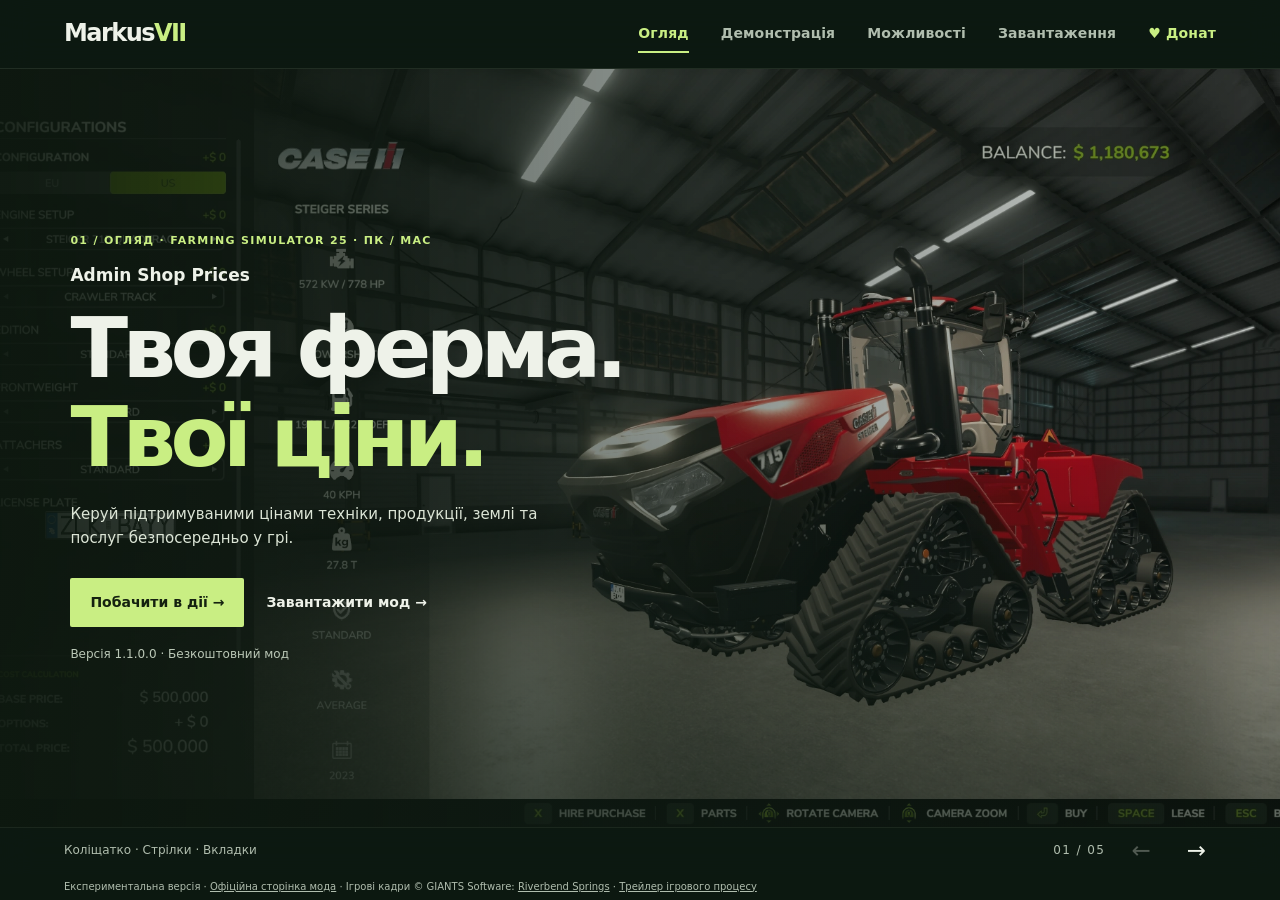
==== commit c070a2a8: "Restore original green site colors, adapt wipe palette and add true blurred image edges" ====
--- a/clean.html
+++ b/clean.html
@@ -139,65 +139,46 @@
 @media(max-width:900px){#demo .hover-thumbs{grid-template-rows:repeat(6,54px)}#demo .hover-thumbs .thumb-label{font-size:13px;padding:5px 11px}}
 @media(prefers-reduced-motion:reduce){.wipe.go,.stage.reverse .wipe.go{visibility:hidden;animation:none}.js .scene.entering,.js .stage.reverse .scene.entering{visibility:visible;animation:none}.js .scene.entering .copy,.js .scene.entering .shot-area{animation:none}}
 
-/* Studio V9 — natural graphite / ivory, true background-adaptive edge blending. */
-:root{--bg:#191b1c;--surface:#27292a;--ink:#f4f1eb;--muted:#bdbcb5;--accent:#d9c6ab;--green:var(--accent);--body-copy:#dedbd4;--line:rgba(244,241,235,.13);--button-ink:#1b1c1d}
-body{background:var(--bg);color:var(--ink)}
-.header,.controls,.foot{background:rgba(25,27,28,.88);border-color:var(--line)}
-.brand span,.eyebrow,.nav button[aria-current],.nav button:hover,.nav button:last-child,.category-list button span:first-child,.category-list button span:last-child,.steps li:before,.dialog-close{color:var(--accent)}
-.nav button{color:var(--muted)}.nav button:last-child:not([aria-current]):not(:hover){color:var(--ink)}
-.nav button:after{background:var(--accent)}
-.scene{background:var(--bg)}
-.scene:before{opacity:1;filter:saturate(.88)}
-.scene:after{background:linear-gradient(90deg,rgba(19,21,22,.94) 0%,rgba(19,21,22,.83) 30%,rgba(19,21,22,.40) 72%,rgba(19,21,22,.28) 100%),linear-gradient(0deg,rgba(19,21,22,.62),transparent 42%)}
-#home:after{background:linear-gradient(90deg,rgba(19,21,22,.93),rgba(19,21,22,.55) 40%,rgba(19,21,22,.07) 82%),linear-gradient(0deg,rgba(19,21,22,.66),transparent 43%)}
-#demo:after{background:linear-gradient(90deg,rgba(19,21,22,.92),rgba(19,21,22,.55) 42%,rgba(19,21,22,.46) 78%,rgba(19,21,22,.72)),linear-gradient(0deg,rgba(19,21,22,.66),transparent 48%)}
-#support:after{background:radial-gradient(ellipse at 50% 30%,rgba(19,21,22,.56),rgba(19,21,22,.91) 83%)}
-.lead,.steps li,dialog p{color:var(--body-copy)}
-.meta,.small-note,.shot-caption,.category-hint,.controls .hint,.foot,.counter{color:var(--muted)}
-h1 span,h2 span{color:var(--accent)}
-.cta,.donate{background:var(--accent);color:var(--button-ink)}
-.cta:hover{background:#f0e2ce}
-.donate:before{background:#f3e6d4}
-.donate{box-shadow:0 12px 48px rgba(0,0,0,.23)}
-.category-list button{border-bottom-color:var(--line)}
-dialog{background:var(--surface);color:var(--ink)}
-dialog::backdrop{background:rgba(15,16,17,.84)}
-.stage{--panel:#27292a;--panel-edge:#d9c6ab}
-.stage[data-motion="linen"]{--panel:#e3ddcf;--panel-edge:#77716a}
-#demo{--editorial-ink:var(--ink);--editorial-muted:var(--muted);--editorial-accent:var(--accent)}
-#demo .actions .link{border-bottom-color:var(--line)}
-#demo .rail-shell,#demo .hover-thumbs{background:transparent}
-#demo .rail-heading,#demo .rail-footer{opacity:1}
+
+/* Studio V10 — restore V8 site palette; match transition to the site, not the reverse. */
+.stage{--panel:var(--bg);--panel-edge:var(--green)}
+.stage[data-motion="linen"]{--panel:#c9ee83;--panel-edge:#111c15}
+.stage[data-motion="duo"]{--panel:#111c15;--panel-edge:#c9ee83}
+.stage[data-motion="duo"] .wipe{background:linear-gradient(90deg,#111c15 0%,#111c15 76%,#263d2b 76%,#263d2b 90%,#c9ee83 90%,#c9ee83 100%)}
+/* Keep the V8 typography and neutral gallery accents. No opaque tile backgrounds. */
+#demo .rail-shell,#demo .hover-thumbs,#demo .hover-thumbs button{background:transparent}
+#demo .hover-thumbs button{overflow:visible;isolation:isolate;border:0;box-shadow:none!important}
 #demo .hover-thumbs{gap:5px;padding:0}
-#demo .hover-thumbs button{background:transparent;overflow:visible;isolation:isolate;border:0;box-shadow:none!important}
-/* The image and the local contrast scrim fade to zero alpha, not to a fixed colour.
-   The actual scene underneath supplies the colour at every edge. */
 #demo .hover-thumbs button img,#demo .hover-thumbs button::before{
-  -webkit-mask-image:linear-gradient(90deg,transparent 0%,#000 13%,#000 87%,transparent 100%),linear-gradient(0deg,transparent 0%,#000 18%,#000 82%,transparent 100%);
+  -webkit-mask-image:linear-gradient(90deg,transparent,#000 13%,#000 87%,transparent),linear-gradient(0deg,transparent,#000 19%,#000 81%,transparent);
   -webkit-mask-composite:source-in;
-  mask-image:linear-gradient(90deg,transparent 0%,#000 13%,#000 87%,transparent 100%),linear-gradient(0deg,transparent 0%,#000 18%,#000 82%,transparent 100%);
+  mask-image:linear-gradient(90deg,transparent,#000 13%,#000 87%,transparent),linear-gradient(0deg,transparent,#000 19%,#000 81%,transparent);
   mask-composite:intersect;
 }
-#demo .hover-thumbs button img{transform:none;filter:blur(.55px) brightness(.96) saturate(.96);opacity:.86}
-#demo .hover-thumbs button::before{background:linear-gradient(90deg,rgba(17,18,19,.79) 0%,rgba(17,18,19,.45) 49%,transparent 90%);opacity:.95}
-#demo .hover-thumbs .thumb-label{height:auto;grid-template-columns:auto minmax(0,1fr) auto;grid-template-rows:auto;align-items:center;align-content:center;gap:7px;padding:7px 11px;text-shadow:0 1px 4px #000,0 0 12px #0009}
-#demo .hover-thumbs .thumb-label small{grid-column:1;grid-row:1;color:var(--accent);font-size:9px}
-#demo .hover-thumbs .thumb-label>span:nth-child(2){grid-column:2;grid-row:1}
-#demo .hover-thumbs .thumb-arrow{grid-column:3;grid-row:1;color:var(--accent)}
-#demo .hover-thumbs button::after{inset:auto 15% 2px 15%;width:auto;height:1px;background:var(--accent);transform:scaleX(0);transform-origin:center}
-#demo .hover-thumbs button[aria-pressed=true] img,#demo .hover-thumbs button:hover img{transform:none;filter:blur(0) brightness(1.05) saturate(1);opacity:1}
-#demo .hover-thumbs button[aria-pressed=true]::before,#demo .hover-thumbs button:hover::before{opacity:.9}
-#demo .hover-thumbs button:focus-visible{outline:1px solid var(--accent);outline-offset:2px}
+#demo .hover-thumbs button img{transform:none;filter:blur(1.65px) brightness(.95) saturate(.96);opacity:.9}
+#demo .hover-thumbs button::before{background:linear-gradient(0deg,rgba(12,16,13,.78),rgba(12,16,13,.34) 52%,transparent);opacity:.96}
+#demo .hover-thumbs button[aria-pressed=true] img,#demo .hover-thumbs button:hover img{transform:none;filter:blur(.65px) brightness(1.03) saturate(1);opacity:1}
+#demo .hover-thumbs button[aria-pressed=true]::before,#demo .hover-thumbs button:hover::before{opacity:.86}
+#demo .hover-thumbs button::after{inset:auto 15% 2px 15%;width:auto;height:1px;transform-origin:center}
+#demo .hover-thumbs .thumb-label{padding-bottom:8px;text-shadow:0 1px 5px #000c,0 0 10px #000a}
+#demo #gallery{background:transparent;overflow:visible}
 #demo #gallery .gallery-base,#demo #gallery .gallery-flight img{
-  -webkit-mask-image:linear-gradient(90deg,transparent,#000 1.8%,#000 98.2%,transparent),linear-gradient(0deg,transparent,#000 2.5%,#000 97.5%,transparent);
+  -webkit-mask-image:linear-gradient(90deg,transparent,#000 3.5%,#000 96.5%,transparent),linear-gradient(0deg,transparent,#000 4.5%,#000 95.5%,transparent);
   -webkit-mask-composite:source-in;
-  mask-image:linear-gradient(90deg,transparent,#000 1.8%,#000 98.2%,transparent),linear-gradient(0deg,transparent,#000 2.5%,#000 97.5%,transparent);
+  mask-image:linear-gradient(90deg,transparent,#000 3.5%,#000 96.5%,transparent),linear-gradient(0deg,transparent,#000 4.5%,#000 95.5%,transparent);
   mask-composite:intersect;
 }
-#demo #gallery{background:transparent}
-#demo .demo-image-note span:last-child{color:var(--ink)}
-@media(max-width:900px){#demo .hover-thumbs .thumb-label{padding:5px 10px;font-size:13px}}
-@media(min-width:901px) and (max-height:670px){#demo .hover-thumbs .thumb-label{padding:3px 7px;font-size:11px;gap:5px}}
+#demo #gallery::before,#demo #gallery .gallery-flight::before{content:"";position:absolute;inset:0;pointer-events:none;background-image:var(--edge-photo);background-size:contain;background-repeat:no-repeat;background-position:center;filter:blur(8px);opacity:.7;
+  -webkit-mask-image:linear-gradient(90deg,transparent,#000 7%,#000 93%,transparent),linear-gradient(0deg,transparent,#000 9%,#000 91%,transparent);
+  -webkit-mask-composite:source-in;
+  mask-image:linear-gradient(90deg,transparent,#000 7%,#000 93%,transparent),linear-gradient(0deg,transparent,#000 9%,#000 91%,transparent);
+  mask-composite:intersect;
+}
+#demo #gallery::before{--edge-photo:url("assets/screenshots/01-vehicle-price-editor.webp");background-image:var(--base-edge-photo,var(--edge-photo))}
+#demo #gallery .gallery-base,#demo #gallery .gallery-flight img{position:relative;z-index:1}
+#demo #gallery .gallery-flight{overflow:hidden}
+#demo #gallery .gallery-flight::before{background-image:var(--flight-edge-photo,none)}
+@media(min-width:901px) and (max-height:670px){#demo .hover-thumbs .thumb-label{padding:3px 8px 5px}}
 </style></head><body><header class="header"><a class="brand" href="clean.html">Markus<span>VII</span></a><nav class="nav" aria-label="Розділи"><button data-go="0">Огляд</button><button data-go="1">Демонстрація</button><button data-go="2">Можливості</button><button data-go="3">Завантаження</button><button data-go="4">♥ Донат</button></nav></header><main class="stage">
 <section class="scene active" id="home"><div class="copy"><span class="eyebrow">01 / Огляд · Farming Simulator 25 · ПК / Mac</span><p class="product">Admin Shop Prices</p><h1>Твоя ферма.<span>Твої ціни.</span></h1><p class="lead">Керуй підтримуваними цінами техніки, продукції, землі та послуг безпосередньо у грі.</p><div class="actions"><button class="cta" data-go="1">Побачити в дії →</button><button class="link" data-go="3">Завантажити мод →</button></div><p class="meta">Версія 1.1.0.0 · Безкоштовний мод</p></div></section>
 <section class="scene" id="demo"><div class="copy demo-copy"><span class="eyebrow">02 / Демонстрація</span><div class="demo-description"><span class="demo-index" id="shot-count">Кадр 01 із 06</span><h2 id="shot-title">Редактор ціни техніки</h2><p class="lead" id="shot-copy">У редакторі можна задати базову ціну техніки.</p></div><div class="actions"><button class="link" id="prev-shot" aria-label="Попередній кадр">←</button><button class="link" id="next-shot" aria-label="Наступний кадр">→</button></div></div><div class="shot-area"><div class="demo-visual"><button class="shot" type="button" aria-label="Збільшити поточний кадр" aria-describedby="shot-title" id="gallery"><img class="gallery-base" src="assets/screenshots/01-vehicle-price-editor.webp" alt="Редактор ціни техніки"><span class="gallery-flight" aria-hidden="true"><img alt=""></span></button><div class="demo-image-note"><span>ІГРОВИЙ ІНТЕРФЕЙС · FS25</span><span>⤢ Повний розмір</span></div></div><div class="rail-shell"><div class="rail-heading"><span>ОБЕРИ ТЕМУ</span><span>01—06</span></div><div class="shot-tabs hover-thumbs" aria-label="Шість тем демонстрації"><button type="button" data-shot="0" aria-pressed="true"><img src="assets/screenshots/01-vehicle-price-editor.webp" alt="" width="320" height="180"><span class="thumb-label"><small>01</small><span>Редактор техніки</span><span class="thumb-arrow" aria-hidden="true">↗</span></span></button><button type="button" data-shot="1" aria-pressed="false"><img src="assets/screenshots/02-vehicle-price-in-shop.webp" alt="" width="320" height="180"><span class="thumb-label"><small>02</small><span>Ціни в магазині</span><span class="thumb-arrow" aria-hidden="true">↗</span></span></button><button type="button" data-shot="2" aria-pressed="false"><img src="assets/screenshots/03-farmland-price-editor.webp" alt="" width="320" height="180"><span class="thumb-label"><small>03</small><span>Редактор землі</span><span class="thumb-arrow" aria-hidden="true">↗</span></span></button><button type="button" data-shot="3" aria-pressed="false"><img src="assets/screenshots/04-farmland-price-on-map.webp" alt="" width="320" height="180"><span class="thumb-label"><small>04</small><span>Земельні ділянки</span><span class="thumb-arrow" aria-hidden="true">↗</span></span></button><button type="button" data-shot="4" aria-pressed="false"><img src="assets/screenshots/05-services-and-workers.webp" alt="" width="320" height="180"><span class="thumb-label"><small>05</small><span>Послуги й працівники</span><span class="thumb-arrow" aria-hidden="true">↗</span></span></button><button type="button" data-shot="5" aria-pressed="false"><img src="assets/screenshots/06-on-map-production-editor.webp" alt="" width="320" height="180"><span class="thumb-label"><small>06</small><span>Виробництва</span><span class="thumb-arrow" aria-hidden="true">↗</span></span></button></div><p class="rail-footer">Наведи курсор або обери тему</p></div></div></section>
@@ -205,7 +186,7 @@
 <section class="scene" id="download"><div class="copy"><span class="eyebrow">04 / Завантаження</span><h2>Керуй<span>своїми цінами.</span></h2><p class="lead">Завантаж Admin Shop Prices для Farming Simulator 25.</p><div class="actions"><a class="cta" href="https://www.kingmods.net/ru/fs25/mods/84435/tseny-magazina-administratora">KingMods ↗</a><a class="link" href="https://github.com/MarkusVII/FS25_AdminShopPrices/blob/main/README.uk.md">Документація ↗</a></div></div><div><ol class="steps"><li>Завантаж актуальний ZIP із KingMods.</li><li>Помісти архів у папку mods, не розпаковуючи.</li><li>Увімкни мод у збереженні.</li></ol><p class="small-note">Сумісність із виділеним сервером та віддаленим клієнтом ще не підтверджена в реальній багатокористувацькій грі.</p><a class="link" href="https://github.com/MarkusVII/FS25_AdminShopPrices/issues">Повідомити про помилку ↗</a></div></section>
 <section class="scene" id="support"><div class="copy support-copy"><span class="eyebrow">05 / Донат · MarkusVII</span><h2>Підтримай<span>майбутнє.</span></h2><p class="lead">Мої моди безкоштовні. Твоя добровільна підтримка допомагає розвивати наявні проєкти та створювати нові.</p><a class="donate" href="https://donatello.to/MarkusVII"><span>♥</span> ПІДТРИМАТИ РОЗРОБКУ <span>↗</span></a><p class="meta">Donatello · Добровільна підтримка</p></div></section><div class="wipe" aria-hidden="true"></div></main><div class="controls"><span class="hint">Коліщатко · Стрілки · Вкладки</span><span class="counter" aria-live="polite">01 / 05</span><button id="prev" aria-label="Попередній розділ">←</button><button id="next" aria-label="Наступний розділ">→</button></div><footer class="foot">Експериментальна версія · <a href="uk.html">Офіційна сторінка мода</a> · Ігрові кадри © GIANTS Software: <a href="https://www.farming-simulator.com/newsArticle.php?news_id=550">Riverbend Springs</a> · <a href="https://fs25.net/riverbend-springs-map-a-new-era-in-farming-simulation-gameplay-trailer/">Трейлер ігрового процесу</a></footer><dialog id="detail" aria-labelledby="detail-title"><div class="dialog-top"><span class="eyebrow">Admin Shop Prices</span><form method="dialog"><button class="dialog-close">Закрити ×</button></form></div><h3 id="detail-title">Деталі</h3><p></p><img alt="" hidden></dialog>
 <script>
-(()=>{const $=(q,r=document)=>r.querySelector(q),$$=(q,r=document)=>Array.from(r.querySelectorAll(q));const scenes=$$('.scene'),nav=$$('.nav button'),stage=$('.stage'),wipe=$('.wipe'),dialog=$('#detail'),reduce=matchMedia('(prefers-reduced-motion: reduce)');const files=['01-vehicle-price-editor.webp','02-vehicle-price-in-shop.webp','03-farmland-price-editor.webp','04-farmland-price-on-map.webp','05-services-and-workers.webp','06-on-map-production-editor.webp'].map(x=>'assets/screenshots/'+x),names=['Редактор ціни техніки','Магазин техніки','Редактор ціни землі','Карта земельних ділянок','Послуги та працівники','Виробництва на карті'],copies=['У редакторі можна задати базову ціну техніки.','У магазині відображається встановлена ціна техніки.','У редакторі можна змінити підтримувану ціну ділянки.','На карті видно оновлену ціну земельної ділянки.','Налаштовуй підтримувані витрати на послуги та працівників.','Редагуй підтримувані ціни виробництв, зокрема вже розміщених на карті.'],details=[['Техніка та обладнання','Змінюй підтримувані ціни техніки й обладнання.',0],['Сільгосппродукція','Налаштовуй підтримувані ціни купівлі та продажу.',-1],['Ресурси','Керуй цінами пального, матеріалів і поповнення запасів.',-1],['Земля','Встановлюй підтримувані ціни земельних ділянок.',2],['Будівлі та виробництва','Редагуй підтримувані ціни виробництв, включно з розміщеними на карті.',5],['Послуги та працівники','Налаштовуй підтримувані витрати на працівників і послуги.',4]];let current=0,shot=0,timer=0,shotTimer=0,wheelAt=0,wheelSum=0,lastGo=0,hover=null;document.documentElement.classList.add('js');const motion=new URLSearchParams(location.search).get('motion');stage.dataset.motion=['linen','duo','graphite'].includes(motion)?motion:'graphite';const railGallery=$('#gallery'),flight=$('.gallery-flight'),flightImg=$('img',flight),base=$('.gallery-base',railGallery),railButtons=$$('[data-shot]'),description=$('.demo-description');let animation=null,outAnimation=null,copyAnimation=null,serial=0,shown=0;
+(()=>{const $=(q,r=document)=>r.querySelector(q),$$=(q,r=document)=>Array.from(r.querySelectorAll(q));const scenes=$$('.scene'),nav=$$('.nav button'),stage=$('.stage'),wipe=$('.wipe'),dialog=$('#detail'),reduce=matchMedia('(prefers-reduced-motion: reduce)');const files=['01-vehicle-price-editor.webp','02-vehicle-price-in-shop.webp','03-farmland-price-editor.webp','04-farmland-price-on-map.webp','05-services-and-workers.webp','06-on-map-production-editor.webp'].map(x=>'assets/screenshots/'+x),names=['Редактор ціни техніки','Магазин техніки','Редактор ціни землі','Карта земельних ділянок','Послуги та працівники','Виробництва на карті'],copies=['У редакторі можна задати базову ціну техніки.','У магазині відображається встановлена ціна техніки.','У редакторі можна змінити підтримувану ціну ділянки.','На карті видно оновлену ціну земельної ділянки.','Налаштовуй підтримувані витрати на послуги та працівників.','Редагуй підтримувані ціни виробництв, зокрема вже розміщених на карті.'],details=[['Техніка та обладнання','Змінюй підтримувані ціни техніки й обладнання.',0],['Сільгосппродукція','Налаштовуй підтримувані ціни купівлі та продажу.',-1],['Ресурси','Керуй цінами пального, матеріалів і поповнення запасів.',-1],['Земля','Встановлюй підтримувані ціни земельних ділянок.',2],['Будівлі та виробництва','Редагуй підтримувані ціни виробництв, включно з розміщеними на карті.',5],['Послуги та працівники','Налаштовуй підтримувані витрати на працівників і послуги.',4]];let current=0,shot=0,timer=0,shotTimer=0,wheelAt=0,wheelSum=0,lastGo=0,hover=null;document.documentElement.classList.add('js');const motion=new URLSearchParams(location.search).get('motion');stage.dataset.motion=['linen','duo','graphite'].includes(motion)?motion:'graphite';const railGallery=$('#gallery'),flight=$('.gallery-flight'),flightImg=$('img',flight),base=$('.gallery-base',railGallery),railButtons=$$('[data-shot]'),description=$('.demo-description');let animation=null,outAnimation=null,copyAnimation=null,serial=0,shown=0;function syncEdge(){railGallery.style.setProperty('--base-edge-photo','url("'+base.getAttribute('src')+'")');flight.style.setProperty('--flight-edge-photo',flightImg.getAttribute('src')?'url("'+flightImg.getAttribute('src')+'")':'none')}const edgeObserver=new MutationObserver(syncEdge);edgeObserver.observe(base,{attributes:true,attributeFilter:['src']});edgeObserver.observe(flightImg,{attributes:true,attributeFilter:['src']});syncEdge();
 function caption(i){$('#shot-title').textContent=names[i];$('#shot-count').textContent='Кадр '+String(i+1).padStart(2,'0')+' із 06';$('#shot-copy').textContent=copies[i];railButtons.forEach(b=>b.setAttribute('aria-pressed',String(Number(b.dataset.shot)===i)))}
 function stopFlight(){serial++;if(animation){animation.cancel();animation=null}if(outAnimation){outAnimation.cancel();outAnimation=null}if(copyAnimation){copyAnimation.cancel();copyAnimation=null}base.src=files[shown];base.alt=names[shown];railGallery.classList.remove('is-flight','is-settled','is-returning')}
 function hidePreview(){stopFlight()}
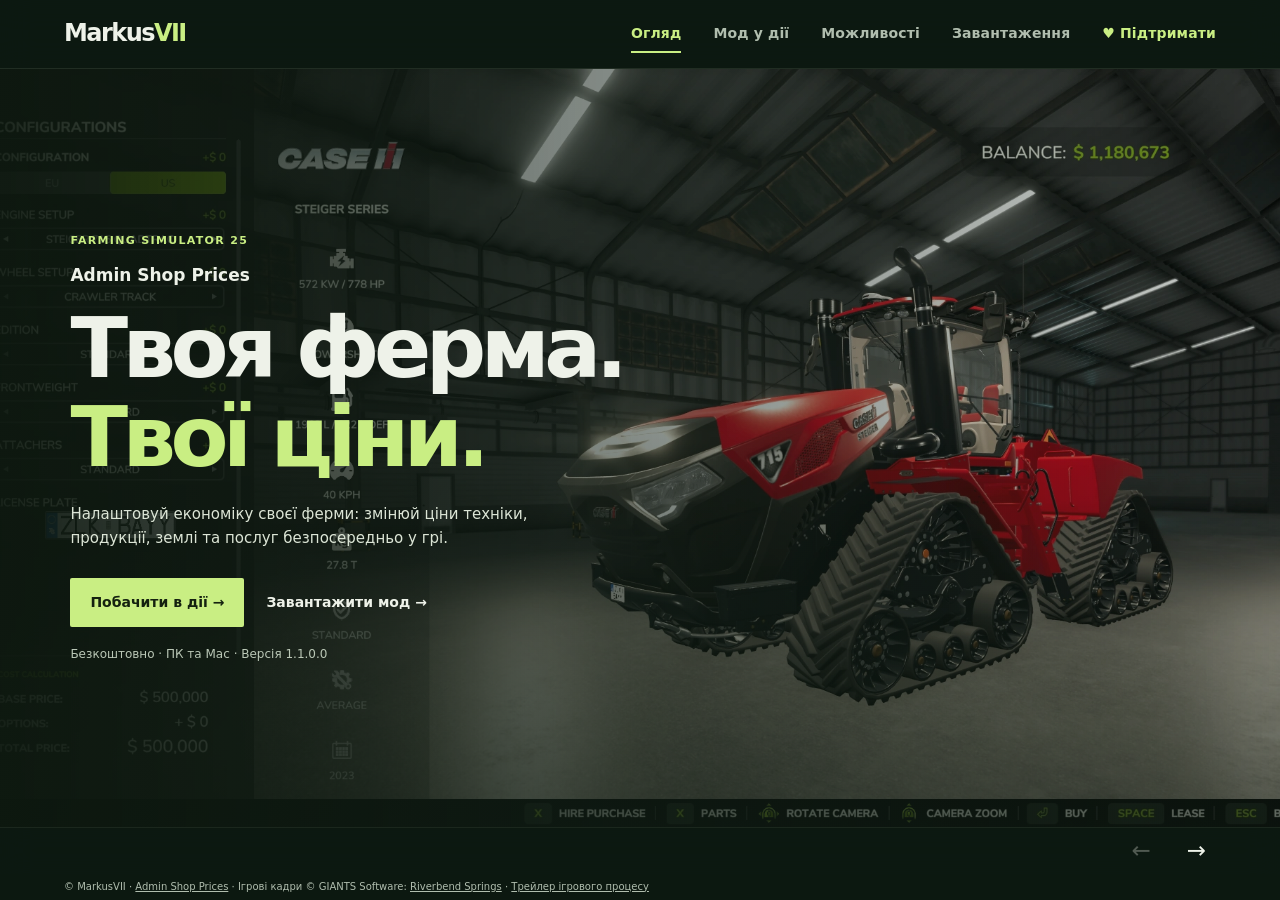
==== commit 136cb75c: "Finish Ukrainian site copy and center large gallery headings" ====
--- a/clean.html
+++ b/clean.html
@@ -1,5 +1,5 @@
 <!doctype html>
-<html lang="uk"><head><meta charset="utf-8"><meta name="viewport" content="width=device-width,initial-scale=1"><meta name="robots" content="noindex,follow"><title>Admin Shop Prices | MarkusVII — Studio</title><style>
+<html lang="uk"><head><meta charset="utf-8"><meta name="viewport" content="width=device-width,initial-scale=1"><meta name="robots" content="noindex,follow"><title>Admin Shop Prices — Farming Simulator 25 | MarkusVII</title><style>
 :root{color-scheme:dark;--ink:#f3f5ed;--muted:#b9c8b6;--green:#c5f36c;--bg:#121e16;--ease:cubic-bezier(.22,1,.36,1)}*{box-sizing:border-box}body{margin:0;background:var(--bg);color:var(--ink);font:16px/1.55 system-ui,-apple-system,'Segoe UI',sans-serif}h1,h2,h3,p{margin:0}button,a{font:inherit;color:inherit}button{cursor:pointer;background:none;border:0}a{text-decoration:none}button:focus-visible,a:focus-visible{outline:2px solid var(--green);outline-offset:5px}img{display:block;max-width:100%}.header{position:relative;z-index:30;display:flex;align-items:center;justify-content:space-between;gap:22px;padding:18px clamp(22px,5vw,76px);background:#121e16}.brand{font-size:24px;font-weight:850;letter-spacing:-.065em;white-space:nowrap}.brand span{color:var(--green)}.nav{display:flex;gap:clamp(16px,2.5vw,38px);align-items:center;overflow-x:auto}.nav button{font-size:14px;white-space:nowrap;padding:8px 0;color:var(--muted);position:relative}.nav button:after{content:'';position:absolute;left:0;right:0;bottom:0;height:2px;background:var(--green);transform:scaleX(0);transform-origin:left;transition:transform .55s var(--ease)}.nav button[aria-current],.nav button:hover,.nav button:last-child{color:var(--green)}.nav button[aria-current]:after{transform:scaleX(1)}.stage{position:relative;isolation:isolate;overflow:hidden}.scene{min-height:max(550px,calc(100svh - 165px));position:relative;isolation:isolate;padding:clamp(34px,5vw,80px) clamp(22px,6vw,96px);display:grid;grid-template-columns:minmax(0,.9fr) minmax(0,1.1fr);align-items:center;gap:clamp(24px,4vw,70px);background:#16251a;overflow:hidden}.js .scene{display:none}.js .scene.active,.js .scene.leaving{display:grid}.js .scene.active{z-index:3}.js .scene.leaving{position:absolute;inset:0;z-index:2;pointer-events:none;min-height:0}.scene:before{content:'';position:absolute;inset:0;z-index:-2;background-image:var(--photo);background-size:cover;background-position:center;opacity:.8}.scene:after{content:'';position:absolute;inset:0;z-index:-1;background:linear-gradient(90deg,#0d180fed 0%,#111f16e8 40%,#14221965 100%),linear-gradient(0deg,#0f1b14b0,transparent 45%)}#home{--photo:url('https://files.fs25.net/mods/2024/08/Farming-Simulator-25-Gameplay-Trailer14.png'),url('assets/screenshots/02-vehicle-price-in-shop.webp');grid-template-columns:1fr;min-height:max(550px,calc(100svh - 165px))}#home:after{background:linear-gradient(90deg,#0d180ff5 0%,#111f16b0 42%,#14221912 100%),linear-gradient(0deg,#101b13a0,transparent 42%)}#demo{--photo:url('https://www.farming-simulator.com/cms/uploads/news_66ab42891e1b1.jpg'),url('assets/screenshots/02-vehicle-price-in-shop.webp')}#features{--photo:url('https://www.farming-simulator.com/cms/uploads/news_66ab4289273a8.jpg'),url('assets/screenshots/06-on-map-production-editor.webp')}#download{--photo:url('https://files.fs25.net/mods/2024/08/Farming-Simulator-25-Gameplay-Trailer14.png'),url('assets/screenshots/02-vehicle-price-in-shop.webp')}#support{--photo:url('https://www.farming-simulator.com/cms/uploads/news_66ab45876c632.jpg'),url('assets/screenshots/02-vehicle-price-in-shop.webp');grid-template-columns:1fr;text-align:center}#support:after{background:radial-gradient(ellipse at 50% 30%,#122315a8,#0c170fea 80%)}.copy{min-width:0;position:relative;z-index:5}.eyebrow{display:block;font-size:12px;letter-spacing:.13em;color:var(--green);font-weight:750;text-transform:uppercase}.product{font-size:17px;font-weight:650;margin-top:13px}h1,h2{font-weight:760;font-size:clamp(40px,4vw,68px);line-height:1.05;letter-spacing:-.055em;margin:17px 0 22px;overflow-wrap:normal}h1 span,h2 span{display:block;color:var(--green)}#home h1{font-size:clamp(54px,7vw,112px);max-width:860px}#home .copy{max-width:850px}.lead{font-size:clamp(16px,1.35vw,20px);max-width:520px;color:#e0e8da;line-height:1.65}.actions{display:flex;gap:14px 22px;flex-wrap:wrap;align-items:center;margin-top:27px}.cta{display:inline-flex;align-items:center;justify-content:center;gap:14px;min-height:49px;padding:12px 20px;font-weight:750;font-size:14px;background:var(--green);color:#16230f;transition:transform .3s,background .3s;border-radius:3px}.cta:hover{transform:translateY(-3px);background:#e4ffad}.link{padding:9px 0;font-size:14px;font-weight:650;color:var(--ink);transition:color .3s}.link:hover{color:var(--green)}.meta{font-size:12px;color:var(--muted);margin-top:18px}.shot-area{position:relative;z-index:6;min-width:0;display:grid;gap:15px}.shot{display:block;width:100%;padding:0;background:transparent;cursor:zoom-in;position:relative;aspect-ratio:16/9}.shot img{width:100%;height:100%;object-fit:contain;box-shadow:0 22px 60px #0006;transition:transform .45s var(--ease),filter .45s;transform-origin:center}.shot img.changed{animation:gallery-in .65s var(--ease) both}.shot-caption{font-size:13px;color:#d8e4d3;display:flex;justify-content:space-between;gap:15px}.shot-tabs{display:flex;flex-wrap:wrap;gap:10px 20px;align-items:center}.shot-tabs button{padding:5px 0;font-size:14px;color:var(--muted);font-weight:650}.shot-tabs button[aria-pressed=true],.shot-tabs button:hover{color:var(--green)}.shot-tabs button[aria-pressed=true]{box-shadow:0 2px 0 var(--green)}.shot-controls{display:flex;justify-content:space-between;gap:16px;flex-wrap:wrap}.shot-controls button{padding:7px 0;font-size:13px;font-weight:650;color:var(--green)}.category-list{display:grid;grid-template-columns:1fr;gap:0;max-width:540px;margin-top:19px}.category-list button{text-align:left;font-size:15px;font-weight:650;padding:10px 0;display:flex;align-items:center;gap:12px;color:var(--ink)}.category-list button span:first-child{color:var(--green);font-size:11px}.category-list button span:last-child{margin-left:auto;color:var(--green);transition:transform .35s}.category-list button:hover span:last-child{transform:translateX(7px)}.category-list button:hover{color:var(--green)}.steps{margin:0;padding:0;list-style:none;counter-reset:step;display:grid;gap:22px}.steps li{counter-increment:step;display:flex;gap:18px;align-items:start;font-size:17px;color:#e3ebdf}.steps li:before{content:'0' counter(step);color:var(--green);font-size:12px;font-weight:800;padding-top:4px}.small-note{font-size:13px;color:var(--muted);margin-top:22px;max-width:490px}.support-copy{width:100%;max-width:960px;margin:auto;display:flex;flex-direction:column;align-items:center}.support-copy h2{font-size:clamp(48px,6vw,90px);max-width:850px}.support-copy .lead{max-width:640px}.donate{display:flex;align-items:center;justify-content:center;gap:15px;width:min(100%,640px);background:var(--green);color:#15210d;font-size:clamp(18px,2.4vw,30px);font-weight:900;min-height:92px;margin-top:28px;padding:20px;position:relative;overflow:hidden;isolation:isolate;animation:donate-pulse 3s infinite;transition:transform .4s var(--ease)}.donate:before{content:'';position:absolute;inset:0;background:#f2ffd5;z-index:-1;transform:translateX(-110%) skewX(-15deg);transition:transform .55s var(--ease)}.donate:hover:before{transform:none}.donate:hover{transform:scale(1.035);animation:none}@keyframes donate-pulse{0%,100%{box-shadow:0 0 0 0 #c5f36c00}50%{box-shadow:0 0 0 13px #c5f36c28}80%{box-shadow:0 0 0 28px #c5f36c00}}.controls{position:relative;display:flex;align-items:center;gap:16px;justify-content:flex-end;padding:9px clamp(22px,5vw,76px);min-height:54px;background:#121e16}.controls button{font-size:23px;padding:0 10px;color:var(--ink)}.controls button:hover{color:var(--green)}.controls button:disabled{opacity:.3;cursor:default}.counter{font-size:12px;letter-spacing:.12em;color:var(--muted)}.controls .hint{margin-right:auto;color:var(--muted);font-size:12px}.foot{padding:10px clamp(22px,5vw,76px);font-size:11px;color:var(--muted)}.foot a{text-decoration:underline}.wipe{position:absolute;inset:-3px;z-index:12;pointer-events:none;background:var(--green);transform:translateX(-105%) skewX(-12deg);opacity:0}.wipe.go{animation:blade .88s cubic-bezier(.77,0,.18,1) both}.js .scene.entering{animation:slide-mask .88s var(--ease) both}.js .scene.entering .copy{animation:copy-in .85s .13s var(--ease) both}.js .scene.entering .shot-area{animation:visual-in .95s .07s var(--ease) both}.js .scene.leaving{animation:slide-out .88s var(--ease) both}@keyframes blade{0%{opacity:1;transform:translateX(-130%) skewX(-12deg)}45%{transform:translateX(0) skewX(-12deg)}100%{opacity:1;transform:translateX(130%) skewX(-12deg)}}@keyframes slide-mask{0%{clip-path:polygon(0 0,0 0,0 100%,0 100%)}100%{clip-path:polygon(0 0,100% 0,100% 100%,0 100%)}}@keyframes copy-in{from{opacity:0;transform:translateX(-35px)}to{opacity:1;transform:none}}@keyframes visual-in{from{transform:scale(1.08) translateX(3%);opacity:.3}to{transform:none;opacity:1}}@keyframes slide-out{to{transform:scale(.98) translateX(-2%);opacity:.4}}@keyframes gallery-in{from{clip-path:inset(0 0 0 100%);transform:scale(1.03)}to{clip-path:inset(0);transform:none}}.preview{position:fixed;z-index:45;pointer-events:none;opacity:0;visibility:hidden;transition:opacity .3s,visibility .3s;inset:0}.preview.on{opacity:1;visibility:visible}.preview img{position:absolute;object-fit:contain;box-shadow:0 22px 80px #000b;transition:transform .4s var(--ease);transform:scale(1);transform-origin:var(--origin,center)}.preview.on img{transform:scale(1.18)}dialog{width:min(1000px,94vw);max-height:90vh;overflow:auto;background:#17281e;color:var(--ink);border:0;padding:clamp(20px,4vw,45px);border-radius:4px}dialog::backdrop{background:#061008d9;backdrop-filter:blur(7px)}dialog[open]{animation:copy-in .5s var(--ease)}dialog img{max-height:66vh;max-width:100%;object-fit:contain;margin:18px auto 0}dialog img[hidden]{display:none}.dialog-top{display:flex;justify-content:space-between;align-items:center;gap:20px}.dialog-close{color:var(--green);padding:8px 0}dialog h3{font-size:clamp(26px,4vw,48px);letter-spacing:-.045em;margin:14px 0}dialog p{color:#d7e2d4}@media(max-width:900px){.header{flex-wrap:wrap;gap:5px}.nav{width:100%;justify-content:flex-start;gap:22px}.nav button{font-size:13px}.scene,.js .scene.active{grid-template-columns:1fr;min-height:0;padding:40px 24px;gap:28px}#home,#support{min-height:520px}#home h1{font-size:clamp(46px,9vw,76px)}h1,h2{font-size:clamp(38px,7vw,62px)}.shot-area{max-width:680px}.controls .hint{display:none}.support-copy h2{font-size:clamp(46px,8vw,80px)}.donate{min-height:84px;padding:15px 10px;gap:8px}.steps li{font-size:16px}}@media(prefers-reduced-motion:reduce){*,*:before,*:after{animation-duration:.001ms!important;transition-duration:.001ms!important;scroll-behavior:auto!important}.wipe{display:none}.preview.on img{transform:none}.donate{animation:none}}
 
 .shot-tabs{display:grid;grid-template-columns:repeat(3,minmax(0,1fr));gap:14px 20px;align-items:start}.shot-group{min-width:0}.shot-group>span{display:block;color:var(--muted);font-size:12px;font-weight:700;margin-bottom:3px}.shot-group>div{display:flex;flex-wrap:wrap;gap:4px 12px}.shot-tabs button{font-size:13px;line-height:1.4;padding:5px 0}.shot-caption #shot-count{white-space:nowrap}.category-hint{font-size:14px;line-height:1.5;color:var(--muted);max-width:520px}.category-list button span:last-child{font-size:22px;line-height:1}.category-list button:hover span:last-child{transform:scale(1.15)}@media(max-width:550px){.shot-tabs{grid-template-columns:1fr;gap:8px}.shot-group{display:grid;grid-template-columns:100px 1fr;align-items:baseline;gap:10px}.shot-caption{font-size:12px;gap:8px}}
@@ -179,18 +179,32 @@
 #demo #gallery .gallery-flight{overflow:hidden}
 #demo #gallery .gallery-flight::before{background-image:var(--flight-edge-photo,none)}
 @media(min-width:901px) and (max-height:670px){#demo .hover-thumbs .thumb-label{padding:3px 8px 5px}}
-</style></head><body><header class="header"><a class="brand" href="clean.html">Markus<span>VII</span></a><nav class="nav" aria-label="Розділи"><button data-go="0">Огляд</button><button data-go="1">Демонстрація</button><button data-go="2">Можливості</button><button data-go="3">Завантаження</button><button data-go="4">♥ Донат</button></nav></header><main class="stage">
-<section class="scene active" id="home"><div class="copy"><span class="eyebrow">01 / Огляд · Farming Simulator 25 · ПК / Mac</span><p class="product">Admin Shop Prices</p><h1>Твоя ферма.<span>Твої ціни.</span></h1><p class="lead">Керуй підтримуваними цінами техніки, продукції, землі та послуг безпосередньо у грі.</p><div class="actions"><button class="cta" data-go="1">Побачити в дії →</button><button class="link" data-go="3">Завантажити мод →</button></div><p class="meta">Версія 1.1.0.0 · Безкоштовний мод</p></div></section>
-<section class="scene" id="demo"><div class="copy demo-copy"><span class="eyebrow">02 / Демонстрація</span><div class="demo-description"><span class="demo-index" id="shot-count">Кадр 01 із 06</span><h2 id="shot-title">Редактор ціни техніки</h2><p class="lead" id="shot-copy">У редакторі можна задати базову ціну техніки.</p></div><div class="actions"><button class="link" id="prev-shot" aria-label="Попередній кадр">←</button><button class="link" id="next-shot" aria-label="Наступний кадр">→</button></div></div><div class="shot-area"><div class="demo-visual"><button class="shot" type="button" aria-label="Збільшити поточний кадр" aria-describedby="shot-title" id="gallery"><img class="gallery-base" src="assets/screenshots/01-vehicle-price-editor.webp" alt="Редактор ціни техніки"><span class="gallery-flight" aria-hidden="true"><img alt=""></span></button><div class="demo-image-note"><span>ІГРОВИЙ ІНТЕРФЕЙС · FS25</span><span>⤢ Повний розмір</span></div></div><div class="rail-shell"><div class="rail-heading"><span>ОБЕРИ ТЕМУ</span><span>01—06</span></div><div class="shot-tabs hover-thumbs" aria-label="Шість тем демонстрації"><button type="button" data-shot="0" aria-pressed="true"><img src="assets/screenshots/01-vehicle-price-editor.webp" alt="" width="320" height="180"><span class="thumb-label"><small>01</small><span>Редактор техніки</span><span class="thumb-arrow" aria-hidden="true">↗</span></span></button><button type="button" data-shot="1" aria-pressed="false"><img src="assets/screenshots/02-vehicle-price-in-shop.webp" alt="" width="320" height="180"><span class="thumb-label"><small>02</small><span>Ціни в магазині</span><span class="thumb-arrow" aria-hidden="true">↗</span></span></button><button type="button" data-shot="2" aria-pressed="false"><img src="assets/screenshots/03-farmland-price-editor.webp" alt="" width="320" height="180"><span class="thumb-label"><small>03</small><span>Редактор землі</span><span class="thumb-arrow" aria-hidden="true">↗</span></span></button><button type="button" data-shot="3" aria-pressed="false"><img src="assets/screenshots/04-farmland-price-on-map.webp" alt="" width="320" height="180"><span class="thumb-label"><small>04</small><span>Земельні ділянки</span><span class="thumb-arrow" aria-hidden="true">↗</span></span></button><button type="button" data-shot="4" aria-pressed="false"><img src="assets/screenshots/05-services-and-workers.webp" alt="" width="320" height="180"><span class="thumb-label"><small>05</small><span>Послуги й працівники</span><span class="thumb-arrow" aria-hidden="true">↗</span></span></button><button type="button" data-shot="5" aria-pressed="false"><img src="assets/screenshots/06-on-map-production-editor.webp" alt="" width="320" height="180"><span class="thumb-label"><small>06</small><span>Виробництва</span><span class="thumb-arrow" aria-hidden="true">↗</span></span></button></div><p class="rail-footer">Наведи курсор або обери тему</p></div></div></section>
-<section class="scene" id="features"><div class="copy"><span class="eyebrow">03 / Можливості</span><h2>Один редактор.<span>Шість категорій.</span></h2><p class="category-hint">Обери категорію, щоб відкрити її опис та доступний скриншот.</p><div class="category-list"><button data-detail="0" aria-haspopup="dialog"><span>01</span>Техніка та обладнання<span>+</span></button><button data-detail="1" aria-haspopup="dialog"><span>02</span>Сільгосппродукція<span>+</span></button><button data-detail="2" aria-haspopup="dialog"><span>03</span>Ресурси<span>+</span></button><button data-detail="3" aria-haspopup="dialog"><span>04</span>Земля<span>+</span></button><button data-detail="4" aria-haspopup="dialog"><span>05</span>Будівлі та виробництва<span>+</span></button><button data-detail="5" aria-haspopup="dialog"><span>06</span>Послуги та працівники<span>+</span></button></div></div><div class="shot-area"><button type="button" class="shot" id="feature-shot" aria-label="Відкрити скриншот виробництв"><img src="assets/screenshots/06-on-map-production-editor.webp" alt="Редактор виробництв"></button><p class="shot-caption">Редактор виробництв · Базова та фіксована ціна · Інтеграція з Economy Control за бажанням</p></div></section>
-<section class="scene" id="download"><div class="copy"><span class="eyebrow">04 / Завантаження</span><h2>Керуй<span>своїми цінами.</span></h2><p class="lead">Завантаж Admin Shop Prices для Farming Simulator 25.</p><div class="actions"><a class="cta" href="https://www.kingmods.net/ru/fs25/mods/84435/tseny-magazina-administratora">KingMods ↗</a><a class="link" href="https://github.com/MarkusVII/FS25_AdminShopPrices/blob/main/README.uk.md">Документація ↗</a></div></div><div><ol class="steps"><li>Завантаж актуальний ZIP із KingMods.</li><li>Помісти архів у папку mods, не розпаковуючи.</li><li>Увімкни мод у збереженні.</li></ol><p class="small-note">Сумісність із виділеним сервером та віддаленим клієнтом ще не підтверджена в реальній багатокористувацькій грі.</p><a class="link" href="https://github.com/MarkusVII/FS25_AdminShopPrices/issues">Повідомити про помилку ↗</a></div></section>
-<section class="scene" id="support"><div class="copy support-copy"><span class="eyebrow">05 / Донат · MarkusVII</span><h2>Підтримай<span>майбутнє.</span></h2><p class="lead">Мої моди безкоштовні. Твоя добровільна підтримка допомагає розвивати наявні проєкти та створювати нові.</p><a class="donate" href="https://donatello.to/MarkusVII"><span>♥</span> ПІДТРИМАТИ РОЗРОБКУ <span>↗</span></a><p class="meta">Donatello · Добровільна підтримка</p></div></section><div class="wipe" aria-hidden="true"></div></main><div class="controls"><span class="hint">Коліщатко · Стрілки · Вкладки</span><span class="counter" aria-live="polite">01 / 05</span><button id="prev" aria-label="Попередній розділ">←</button><button id="next" aria-label="Наступний розділ">→</button></div><footer class="foot">Експериментальна версія · <a href="uk.html">Офіційна сторінка мода</a> · Ігрові кадри © GIANTS Software: <a href="https://www.farming-simulator.com/newsArticle.php?news_id=550">Riverbend Springs</a> · <a href="https://fs25.net/riverbend-springs-map-a-new-era-in-farming-simulation-gameplay-trailer/">Трейлер ігрового процесу</a></footer><dialog id="detail" aria-labelledby="detail-title"><div class="dialog-top"><span class="eyebrow">Admin Shop Prices</span><form method="dialog"><button class="dialog-close">Закрити ×</button></form></div><h3 id="detail-title">Деталі</h3><p></p><img alt="" hidden></dialog>
+
+/* Studio V11 — finished Ukrainian copy and centered gallery titles. */
+#demo .hover-thumbs .thumb-label{position:absolute;inset:0;display:flex;align-items:center;justify-content:center;text-align:center;box-sizing:border-box;width:100%;height:100%;padding:5px 7px;font-size:clamp(16px,1.55vw,27px);font-weight:740;line-height:1.1;letter-spacing:-.035em;color:#f3f1eb;text-shadow:0 2px 6px #000d,0 0 14px #0009}
+#demo .hover-thumbs button[data-shot="5"] .thumb-label{font-size:clamp(15px,1.45vw,25px)}
+#demo .hover-thumbs button::before{background:radial-gradient(ellipse at center,rgba(12,16,13,.53) 0%,rgba(12,16,13,.24) 60%,transparent 100%)}
+#demo .hover-thumbs button[aria-pressed=true] .thumb-label,#demo .hover-thumbs button:hover .thumb-label{color:#fffaf1}
+#demo .demo-description{margin-top:20px;min-height:clamp(155px,24vh,235px)}
+#demo .demo-image-note{justify-content:flex-end;letter-spacing:0;font-size:12px}
+#demo .rail-shell{gap:0}
+#demo .hover-thumbs{height:100%}
+.category-list button .category-dot{width:5px;height:5px;flex:0 0 5px;background:var(--green);border-radius:50%}
+.sr-only{position:absolute;width:1px;height:1px;padding:0;margin:-1px;overflow:hidden;clip-path:inset(50%);white-space:nowrap;border:0}
+@media(min-width:901px) and (max-height:670px){#demo .hover-thumbs .thumb-label{font-size:clamp(15px,1.5vw,22px)}#demo .hover-thumbs button[data-shot="5"] .thumb-label{font-size:clamp(14px,1.4vw,20px)}#demo .demo-description{min-height:0;margin-top:12px}}
+@media(max-width:900px){#demo .hover-thumbs .thumb-label,#demo .hover-thumbs button[data-shot="5"] .thumb-label{font-size:20px}#demo .demo-description{min-height:0;margin-top:12px}}
+</style></head><body><header class="header"><a class="brand" href="clean.html">Markus<span>VII</span></a><nav class="nav" aria-label="Розділи"><button data-go="0">Огляд</button><button data-go="1">Мод у дії</button><button data-go="2">Можливості</button><button data-go="3">Завантаження</button><button data-go="4">♥ Підтримати</button></nav></header><main class="stage">
+<section class="scene active" id="home"><div class="copy"><span class="eyebrow">Farming Simulator 25</span><p class="product">Admin Shop Prices</p><h1>Твоя ферма.<span>Твої ціни.</span></h1><p class="lead">Налаштовуй економіку своєї ферми: змінюй ціни техніки, продукції, землі та послуг безпосередньо у грі.</p><div class="actions"><button class="cta" data-go="1">Побачити в дії →</button><button class="link" data-go="3">Завантажити мод →</button></div><p class="meta">Безкоштовно · ПК та Mac · Версія 1.1.0.0</p></div></section>
+<section class="scene" id="demo"><div class="copy demo-copy"><span class="eyebrow">Мод у дії</span><div class="demo-description"><h2 id="shot-title">Ціни техніки</h2><p class="lead" id="shot-copy">Змінюй вартість техніки та обладнання безпосередньо у грі. Налаштовуй ціни відповідно до економіки свого господарства.</p></div><div class="actions"><button class="link" id="prev-shot" aria-label="Попередній скриншот">←</button><button class="link" id="next-shot" aria-label="Наступний скриншот">→</button></div></div><div class="shot-area"><div class="demo-visual"><button class="shot" type="button" aria-label="Відкрити скриншот у повному розмірі" aria-describedby="shot-title" id="gallery"><img class="gallery-base" src="assets/screenshots/01-vehicle-price-editor.webp" alt="Редактор ціни техніки"><span class="gallery-flight" aria-hidden="true"><img alt=""></span></button><div class="demo-image-note"><span>⤢ Переглянути у повному розмірі</span></div></div><div class="rail-shell"><div class="shot-tabs hover-thumbs" aria-label="Шість тем демонстрації"><button type="button" data-shot="0" aria-pressed="true"><img src="assets/screenshots/01-vehicle-price-editor.webp" alt="" width="320" height="180"><span class="thumb-label">Техніка</span></button><button type="button" data-shot="1" aria-pressed="false"><img src="assets/screenshots/02-vehicle-price-in-shop.webp" alt="" width="320" height="180"><span class="thumb-label">Магазин</span></button><button type="button" data-shot="2" aria-pressed="false"><img src="assets/screenshots/03-farmland-price-editor.webp" alt="" width="320" height="180"><span class="thumb-label">Земля</span></button><button type="button" data-shot="3" aria-pressed="false"><img src="assets/screenshots/04-farmland-price-on-map.webp" alt="" width="320" height="180"><span class="thumb-label">Карта</span></button><button type="button" data-shot="4" aria-pressed="false"><img src="assets/screenshots/05-services-and-workers.webp" alt="" width="320" height="180"><span class="thumb-label">Послуги</span></button><button type="button" data-shot="5" aria-pressed="false"><img src="assets/screenshots/06-on-map-production-editor.webp" alt="" width="320" height="180"><span class="thumb-label">Виробництва</span></button></div></div></div></section>
+<section class="scene" id="features"><div class="copy"><span class="eyebrow">Можливості</span><h2>Один редактор.<span>Більше контролю.</span></h2><p class="category-hint">Налаштовуй ціни у різних сферах господарства — від техніки та ресурсів до землі й виробництв.</p><div class="category-list"><button data-detail="0" aria-haspopup="dialog"><span class="category-dot" aria-hidden="true"></span>Техніка та обладнання<span>+</span></button><button data-detail="1" aria-haspopup="dialog"><span class="category-dot" aria-hidden="true"></span>Сільгосппродукція<span>+</span></button><button data-detail="2" aria-haspopup="dialog"><span class="category-dot" aria-hidden="true"></span>Ресурси<span>+</span></button><button data-detail="3" aria-haspopup="dialog"><span class="category-dot" aria-hidden="true"></span>Земля<span>+</span></button><button data-detail="4" aria-haspopup="dialog"><span class="category-dot" aria-hidden="true"></span>Будівлі та виробництва<span>+</span></button><button data-detail="5" aria-haspopup="dialog"><span class="category-dot" aria-hidden="true"></span>Послуги та працівники<span>+</span></button></div></div><div class="shot-area"><button type="button" class="shot" id="feature-shot" aria-label="Відкрити скриншот виробництв"><img src="assets/screenshots/06-on-map-production-editor.webp" alt="Редактор виробництв"></button><p class="shot-caption">Базові та фіксовані ціни виробництв · Опціональна інтеграція з Economy Control</p></div></section>
+<section class="scene" id="download"><div class="copy"><span class="eyebrow">Завантаження</span><h2>Твоя економіка.<span>Твій вибір.</span></h2><p class="lead">Admin Shop Prices доступний безкоштовно для Farming Simulator 25.</p><div class="actions"><a class="cta" href="https://www.kingmods.net/ru/fs25/mods/84435/tseny-magazina-administratora">KingMods ↗</a><a class="link" href="https://github.com/MarkusVII/FS25_AdminShopPrices/blob/main/README.uk.md">Документація ↗</a></div></div><div><ol class="steps"><li>Завантаж архів мода з KingMods.</li><li>Перемісти ZIP-архів до папки mods без розпакування.</li><li>Активуй мод у своєму збереженні.</li></ol><p class="small-note">Сумісність із виділеним сервером та віддаленим клієнтом ще не підтверджена в реальній багатокористувацькій грі.</p><a class="link" href="https://github.com/MarkusVII/FS25_AdminShopPrices/issues">Повідомити про помилку ↗</a></div></section>
+<section class="scene" id="support"><div class="copy support-copy"><span class="eyebrow">Підтримка розробки</span><h2>Підтримай<span>майбутнє.</span></h2><p class="lead">Мої моди залишаються безкоштовними. Твоя підтримка допомагає вдосконалювати їх і створювати нові проєкти.</p><a class="donate" href="https://donatello.to/MarkusVII"><span>♥</span> ПІДТРИМАТИ РОЗРОБКУ <span>↗</span></a><p class="meta">Donatello · Добровільна підтримка</p></div></section><div class="wipe" aria-hidden="true"></div></main><div class="controls"><span class="counter sr-only" aria-live="polite">Огляд</span><button id="prev" aria-label="Попередній розділ">←</button><button id="next" aria-label="Наступний розділ">→</button></div><footer class="foot">© MarkusVII · <a href="uk.html">Admin Shop Prices</a> · Ігрові кадри © GIANTS Software: <a href="https://www.farming-simulator.com/newsArticle.php?news_id=550">Riverbend Springs</a> · <a href="https://fs25.net/riverbend-springs-map-a-new-era-in-farming-simulation-gameplay-trailer/">Трейлер ігрового процесу</a></footer><dialog id="detail" aria-labelledby="detail-title"><div class="dialog-top"><span class="eyebrow">Admin Shop Prices</span><form method="dialog"><button class="dialog-close">Закрити ×</button></form></div><h3 id="detail-title">Деталі</h3><p></p><img alt="" hidden></dialog>
 <script>
-(()=>{const $=(q,r=document)=>r.querySelector(q),$$=(q,r=document)=>Array.from(r.querySelectorAll(q));const scenes=$$('.scene'),nav=$$('.nav button'),stage=$('.stage'),wipe=$('.wipe'),dialog=$('#detail'),reduce=matchMedia('(prefers-reduced-motion: reduce)');const files=['01-vehicle-price-editor.webp','02-vehicle-price-in-shop.webp','03-farmland-price-editor.webp','04-farmland-price-on-map.webp','05-services-and-workers.webp','06-on-map-production-editor.webp'].map(x=>'assets/screenshots/'+x),names=['Редактор ціни техніки','Магазин техніки','Редактор ціни землі','Карта земельних ділянок','Послуги та працівники','Виробництва на карті'],copies=['У редакторі можна задати базову ціну техніки.','У магазині відображається встановлена ціна техніки.','У редакторі можна змінити підтримувану ціну ділянки.','На карті видно оновлену ціну земельної ділянки.','Налаштовуй підтримувані витрати на послуги та працівників.','Редагуй підтримувані ціни виробництв, зокрема вже розміщених на карті.'],details=[['Техніка та обладнання','Змінюй підтримувані ціни техніки й обладнання.',0],['Сільгосппродукція','Налаштовуй підтримувані ціни купівлі та продажу.',-1],['Ресурси','Керуй цінами пального, матеріалів і поповнення запасів.',-1],['Земля','Встановлюй підтримувані ціни земельних ділянок.',2],['Будівлі та виробництва','Редагуй підтримувані ціни виробництв, включно з розміщеними на карті.',5],['Послуги та працівники','Налаштовуй підтримувані витрати на працівників і послуги.',4]];let current=0,shot=0,timer=0,shotTimer=0,wheelAt=0,wheelSum=0,lastGo=0,hover=null;document.documentElement.classList.add('js');const motion=new URLSearchParams(location.search).get('motion');stage.dataset.motion=['linen','duo','graphite'].includes(motion)?motion:'graphite';const railGallery=$('#gallery'),flight=$('.gallery-flight'),flightImg=$('img',flight),base=$('.gallery-base',railGallery),railButtons=$$('[data-shot]'),description=$('.demo-description');let animation=null,outAnimation=null,copyAnimation=null,serial=0,shown=0;function syncEdge(){railGallery.style.setProperty('--base-edge-photo','url("'+base.getAttribute('src')+'")');flight.style.setProperty('--flight-edge-photo',flightImg.getAttribute('src')?'url("'+flightImg.getAttribute('src')+'")':'none')}const edgeObserver=new MutationObserver(syncEdge);edgeObserver.observe(base,{attributes:true,attributeFilter:['src']});edgeObserver.observe(flightImg,{attributes:true,attributeFilter:['src']});syncEdge();
-function caption(i){$('#shot-title').textContent=names[i];$('#shot-count').textContent='Кадр '+String(i+1).padStart(2,'0')+' із 06';$('#shot-copy').textContent=copies[i];railButtons.forEach(b=>b.setAttribute('aria-pressed',String(Number(b.dataset.shot)===i)))}
+(()=>{const $=(q,r=document)=>r.querySelector(q),$$=(q,r=document)=>Array.from(r.querySelectorAll(q));const scenes=$$('.scene'),nav=$$('.nav button'),stage=$('.stage'),wipe=$('.wipe'),dialog=$('#detail'),reduce=matchMedia('(prefers-reduced-motion: reduce)');const files=['01-vehicle-price-editor.webp','02-vehicle-price-in-shop.webp','03-farmland-price-editor.webp','04-farmland-price-on-map.webp','05-services-and-workers.webp','06-on-map-production-editor.webp'].map(x=>'assets/screenshots/'+x),names=["Ціни техніки","Ціни в магазині","Вартість землі","Земельні ділянки","Послуги та працівники","Виробництва"],copies=["Змінюй вартість техніки та обладнання безпосередньо у грі. Налаштовуй ціни відповідно до економіки свого господарства.","Переглядай встановлені ціни техніки у магазині та оцінюй результат своїх змін.","Налаштовуй вартість земельних ділянок відповідно до своїх умов гри та планів розвитку ферми.","Переглядай оновлену вартість земельних ділянок на карті та плануй розширення господарства.","Керуй витратами на підтримувані послуги та роботу найманих працівників.","Налаштовуй ціни виробництв, зокрема вже розміщених на карті, відповідно до економіки своєї ферми."],details=[['Техніка та обладнання','Змінюй підтримувані ціни техніки й обладнання.',0],['Сільгосппродукція','Налаштовуй підтримувані ціни купівлі та продажу.',-1],['Ресурси','Керуй цінами пального, матеріалів і поповнення запасів.',-1],['Земля','Встановлюй підтримувані ціни земельних ділянок.',2],['Будівлі та виробництва','Редагуй підтримувані ціни виробництв, включно з розміщеними на карті.',5],['Послуги та працівники','Налаштовуй підтримувані витрати на працівників і послуги.',4]];let current=0,shot=0,timer=0,shotTimer=0,wheelAt=0,wheelSum=0,lastGo=0,hover=null;document.documentElement.classList.add('js');const motion=new URLSearchParams(location.search).get('motion');stage.dataset.motion=['linen','duo','graphite'].includes(motion)?motion:'graphite';const railGallery=$('#gallery'),flight=$('.gallery-flight'),flightImg=$('img',flight),base=$('.gallery-base',railGallery),railButtons=$$('[data-shot]'),description=$('.demo-description');let animation=null,outAnimation=null,copyAnimation=null,serial=0,shown=0;function syncEdge(){railGallery.style.setProperty('--base-edge-photo','url("'+base.getAttribute('src')+'")');flight.style.setProperty('--flight-edge-photo',flightImg.getAttribute('src')?'url("'+flightImg.getAttribute('src')+'")':'none')}const edgeObserver=new MutationObserver(syncEdge);edgeObserver.observe(base,{attributes:true,attributeFilter:['src']});edgeObserver.observe(flightImg,{attributes:true,attributeFilter:['src']});syncEdge();
+function caption(i){$('#shot-title').textContent=names[i];$('#shot-copy').textContent=copies[i];railButtons.forEach(b=>b.setAttribute('aria-pressed',String(Number(b.dataset.shot)===i)))}
 function stopFlight(){serial++;if(animation){animation.cancel();animation=null}if(outAnimation){outAnimation.cancel();outAnimation=null}if(copyAnimation){copyAnimation.cancel();copyAnimation=null}base.src=files[shown];base.alt=names[shown];railGallery.classList.remove('is-flight','is-settled','is-returning')}
 function hidePreview(){stopFlight()}
 function showFrame(i){i=(i+6)%6;if(i===shown)return;const prev=shown;stopFlight();const k=++serial;shot=shown=i;caption(i);const im=$('img',railButtons[i]);flightImg.src=im.currentSrc||files[i];if(reduce.matches||typeof flight.animate!=='function'||!im.complete||!im.naturalWidth){base.src=files[i];base.alt=names[i];return}railGallery.classList.add('is-flight');const d=i>prev?1:-1;const edge=d>0?'inset(0 0 0 100%)':'inset(0 100% 0 0)';const ease='cubic-bezier(.24,.78,.20,1)';outAnimation=base.animate([{transform:'translateX(0) scale(1)',filter:'brightness(1)'},{transform:'translateX('+(-d*7)+'%) scale(.97)',filter:'brightness(.75)'}],{duration:680,easing:ease,fill:'both'});animation=flight.animate([{clipPath:edge,transform:'translateX('+(d*15)+'%) scale(1.055)',opacity:.92},{clipPath:'inset(0 0 0 0)',transform:'translateX(0) scale(1)',opacity:1}],{duration:680,easing:ease,fill:'both'});copyAnimation=description.animate([{transform:'translateY(13px)',opacity:.22},{transform:'translateY(0)',opacity:1}],{duration:430,easing:ease,fill:'both'});animation.onfinish=()=>{if(k!==serial)return;base.src=files[i];base.alt=names[i];railGallery.classList.remove('is-flight');animation.cancel();animation=null;if(outAnimation){outAnimation.cancel();outAnimation=null}};copyAnimation.onfinish=()=>{if(k===serial&&copyAnimation){copyAnimation.cancel();copyAnimation=null}}}
 railButtons.forEach(b=>{b.addEventListener('pointerenter',()=>{if(current===1&&!dialog.open&&matchMedia('(hover:hover) and (pointer:fine)').matches)showFrame(Number(b.dataset.shot))});b.addEventListener('focus',()=>{if(current===1&&!dialog.open&&b.matches(':focus-visible'))showFrame(Number(b.dataset.shot))})});
-function paint(){document.body.dataset.scene=String(current);scenes.forEach((s,i)=>{s.inert=i!==current;s.setAttribute('aria-hidden',String(i!==current))});nav.forEach((b,i)=>i===current?b.setAttribute('aria-current','page'):b.removeAttribute('aria-current'));$('.counter').textContent=String(current+1).padStart(2,'0')+' / 05';$('#prev').disabled=current===0;$('#next').disabled=current===scenes.length-1}function go(i){if(!Number.isInteger(i)||i<0||i>=scenes.length||i===current||dialog.open||(!reduce.matches&&wipe.classList.contains('go')))return;hidePreview();clearTimeout(timer);stage.classList.toggle('reverse',i<current);const old=scenes[current],fresh=scenes[i];scenes.forEach(s=>s.classList.remove('active','leaving','entering'));old.classList.add('leaving');fresh.classList.add('active','entering');current=i;lastGo=performance.now();paint();wipe.classList.remove('go');if(!reduce.matches){void wipe.offsetWidth;wipe.classList.add('go')}timer=setTimeout(()=>{old.classList.remove('leaving');fresh.classList.remove('entering');wipe.classList.remove('go')},reduce.matches?0:1100);if(scrollY>0)window.scrollTo({top:0,behavior:'instant'})}$$('[data-go]').forEach(b=>b.onclick=()=>go(Number(b.dataset.go)));$('#prev').onclick=()=>go(current-1);$('#next').onclick=()=>go(current+1);paint();function setShot(i){showFrame(i)}$$('[data-shot]').forEach(b=>b.onclick=()=>setShot(Number(b.dataset.shot)));$('#prev-shot').onclick=()=>setShot(shot-1);$('#next-shot').onclick=()=>setShot(shot+1);function open(title,copy,i){hidePreview();$('h3',dialog).textContent=title;$('p',dialog).textContent=copy+(i<0?' Окремого скриншота цієї категорії поки немає.':'');const im=$('img',dialog);im.hidden=i<0;if(i>=0){im.src=files[i];im.alt=names[i]}else im.removeAttribute('src');dialog.showModal()}$('#gallery').onclick=()=>{const i=shown;open(names[i],copies[i],i)};$('#feature-shot').onclick=()=>open(names[5],copies[5],5);$$('[data-detail]').forEach(b=>b.onclick=()=>open(...details[Number(b.dataset.detail)]));addEventListener('resize',hidePreview);addEventListener('blur',hidePreview);addEventListener('scroll',hidePreview,{passive:true});addEventListener('keydown',e=>{if(dialog.open||e.ctrlKey||e.metaKey||e.altKey||e.target.matches('input,textarea,select'))return;if(e.key==='ArrowRight'){e.preventDefault();go(current+1)}if(e.key==='ArrowLeft'){e.preventDefault();go(current-1)}});stage.addEventListener('wheel',e=>{if(innerWidth<=900||dialog.open||e.ctrlKey||e.shiftKey||e.target.closest('.rail-shell')||Math.abs(e.deltaX)>Math.abs(e.deltaY))return;const dy=e.deltaY*(e.deltaMode===1?16:e.deltaMode===2?innerHeight:1),d=Math.sign(dy),now=performance.now();if(!d||current+d<0||current+d>=scenes.length)return;if(document.documentElement.scrollHeight>innerHeight+30&&((d>0&&scrollY+innerHeight<document.documentElement.scrollHeight-8)||(d<0&&scrollY>8)))return;e.preventDefault();if(now-lastGo<1100)return;if(now-wheelAt>180||Math.sign(wheelSum)!==d)wheelSum=0;wheelAt=now;wheelSum+=dy;if(Math.abs(wheelSum)>65){wheelSum=0;go(current+d)}},{passive:false});})();
+function paint(){document.body.dataset.scene=String(current);scenes.forEach((s,i)=>{s.inert=i!==current;s.setAttribute('aria-hidden',String(i!==current))});nav.forEach((b,i)=>i===current?b.setAttribute('aria-current','page'):b.removeAttribute('aria-current'));$('.counter').textContent=nav[current].textContent;$('#prev').disabled=current===0;$('#next').disabled=current===scenes.length-1}function go(i){if(!Number.isInteger(i)||i<0||i>=scenes.length||i===current||dialog.open||(!reduce.matches&&wipe.classList.contains('go')))return;hidePreview();clearTimeout(timer);stage.classList.toggle('reverse',i<current);const old=scenes[current],fresh=scenes[i];scenes.forEach(s=>s.classList.remove('active','leaving','entering'));old.classList.add('leaving');fresh.classList.add('active','entering');current=i;lastGo=performance.now();paint();wipe.classList.remove('go');if(!reduce.matches){void wipe.offsetWidth;wipe.classList.add('go')}timer=setTimeout(()=>{old.classList.remove('leaving');fresh.classList.remove('entering');wipe.classList.remove('go')},reduce.matches?0:1100);if(scrollY>0)window.scrollTo({top:0,behavior:'instant'})}$$('[data-go]').forEach(b=>b.onclick=()=>go(Number(b.dataset.go)));$('#prev').onclick=()=>go(current-1);$('#next').onclick=()=>go(current+1);paint();function setShot(i){showFrame(i)}$$('[data-shot]').forEach(b=>b.onclick=()=>setShot(Number(b.dataset.shot)));$('#prev-shot').onclick=()=>setShot(shot-1);$('#next-shot').onclick=()=>setShot(shot+1);function open(title,copy,i){hidePreview();$('h3',dialog).textContent=title;$('p',dialog).textContent=copy;const im=$('img',dialog);im.hidden=i<0;if(i>=0){im.src=files[i];im.alt=names[i]}else im.removeAttribute('src');dialog.showModal()}$('#gallery').onclick=()=>{const i=shown;open(names[i],copies[i],i)};$('#feature-shot').onclick=()=>open(names[5],copies[5],5);$$('[data-detail]').forEach(b=>b.onclick=()=>open(...details[Number(b.dataset.detail)]));addEventListener('resize',hidePreview);addEventListener('blur',hidePreview);addEventListener('scroll',hidePreview,{passive:true});addEventListener('keydown',e=>{if(dialog.open||e.ctrlKey||e.metaKey||e.altKey||e.target.matches('input,textarea,select'))return;if(e.key==='ArrowRight'){e.preventDefault();go(current+1)}if(e.key==='ArrowLeft'){e.preventDefault();go(current-1)}});stage.addEventListener('wheel',e=>{if(innerWidth<=900||dialog.open||e.ctrlKey||e.shiftKey||e.target.closest('.rail-shell')||Math.abs(e.deltaX)>Math.abs(e.deltaY))return;const dy=e.deltaY*(e.deltaMode===1?16:e.deltaMode===2?innerHeight:1),d=Math.sign(dy),now=performance.now();if(!d||current+d<0||current+d>=scenes.length)return;if(document.documentElement.scrollHeight>innerHeight+30&&((d>0&&scrollY+innerHeight<document.documentElement.scrollHeight-8)||(d<0&&scrollY>8)))return;e.preventDefault();if(now-lastGo<1100)return;if(now-wheelAt>180||Math.sign(wheelSum)!==d)wheelSum=0;wheelAt=now;wheelSum+=dy;if(Math.abs(wheelSum)>65){wheelSum=0;go(current+d)}},{passive:false});})();
 </script></body></html>
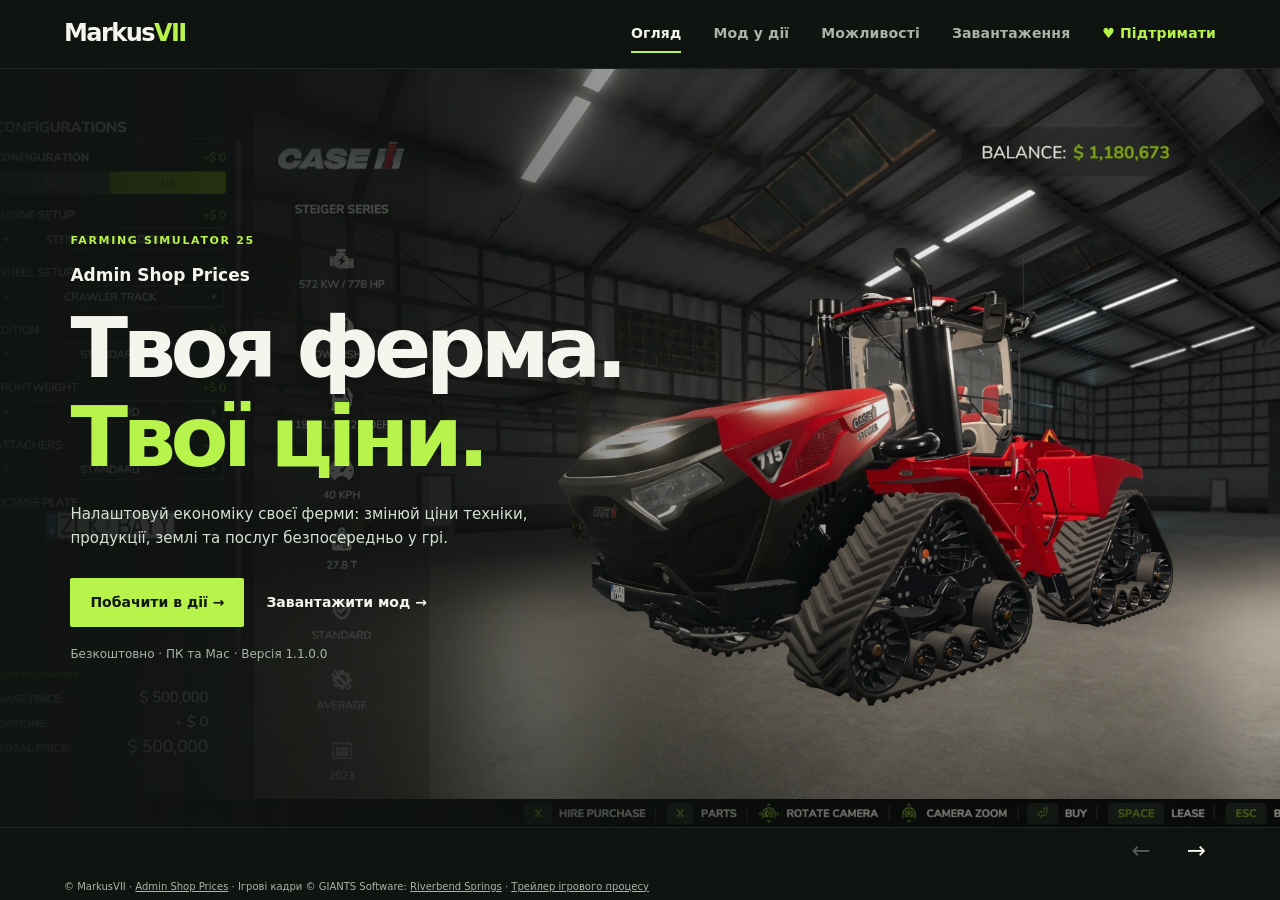
==== commit 59e7d17b: "Restore official ASP palette and image vibrancy with subtle depth in Studio V12" ====
--- a/clean.html
+++ b/clean.html
@@ -193,6 +193,57 @@
 .sr-only{position:absolute;width:1px;height:1px;padding:0;margin:-1px;overflow:hidden;clip-path:inset(50%);white-space:nowrap;border:0}
 @media(min-width:901px) and (max-height:670px){#demo .hover-thumbs .thumb-label{font-size:clamp(15px,1.5vw,22px)}#demo .hover-thumbs button[data-shot="5"] .thumb-label{font-size:clamp(14px,1.4vw,20px)}#demo .demo-description{min-height:0;margin-top:12px}}
 @media(max-width:900px){#demo .hover-thumbs .thumb-label,#demo .hover-thumbs button[data-shot="5"] .thumb-label{font-size:20px}#demo .demo-description{min-height:0;margin-top:12px}}
+
+/* Studio V12 — original ASP design tokens, natural image contrast and restrained depth. */
+:root{--bg:#101411;--ink:#f4f6ed;--muted:#a9b3a6;--green:#b7f34b;--line:#344038;--panel:#19231c;--ease:cubic-bezier(.22,1,.36,1)}
+body{background:var(--bg);color:var(--ink)}
+.header,.controls,.foot{background:rgba(16,20,17,.9);border-color:#ffffff12}
+.nav button{font-weight:650}
+.nav button[aria-current]{color:var(--ink)}
+.nav button:last-child{color:var(--green)}
+h1,h2{font-weight:800;letter-spacing:-.055em}
+.eyebrow{font-weight:800;letter-spacing:.15em}
+.lead{color:#d7dfd3}
+.meta,.small-note,.category-hint{color:var(--muted)}
+.scene{background:var(--bg)}
+.scene:before{opacity:1;filter:none}
+.scene:after{background:linear-gradient(90deg,rgba(16,20,17,.92) 0%,rgba(16,20,17,.76) 25%,rgba(16,20,17,.32) 60%,rgba(16,20,17,.09) 100%),linear-gradient(0deg,rgba(16,20,17,.58),transparent 36%)}
+#home:after{background:linear-gradient(90deg,rgba(16,20,17,.94) 0%,rgba(16,20,17,.73) 30%,rgba(16,20,17,.12) 67%,transparent 100%),linear-gradient(0deg,rgba(16,20,17,.53),transparent 34%)}
+#demo:after{background:linear-gradient(90deg,rgba(16,20,17,.93) 0%,rgba(16,20,17,.67) 27%,rgba(16,20,17,.36) 56%,rgba(16,20,17,.58) 100%),linear-gradient(0deg,rgba(16,20,17,.42),transparent 32%)}
+#support:after{background:radial-gradient(ellipse at 50% 35%,rgba(16,20,17,.49),rgba(16,20,17,.86) 83%)}
+.cta,.donate{color:#10170b;background:var(--green)}
+.cta:hover{background:#d7ff92}
+.donate:before{background:#e5ffb3}
+.category-list button{border-bottom-color:rgba(244,246,237,.13)}
+dialog{background:var(--panel)}
+.stage{--panel:var(--bg);--panel-edge:var(--green)}
+.stage[data-motion="linen"]{--panel:var(--green);--panel-edge:var(--bg)}
+.stage[data-motion="duo"]{--panel:var(--bg);--panel-edge:var(--green)}
+.stage[data-motion="duo"] .wipe{background:linear-gradient(90deg,#101411 0%,#101411 76%,#263b24 76%,#263b24 90%,#b7f34b 90%,#b7f34b 100%)}
+#demo{--editorial-ink:var(--ink);--editorial-muted:#c6cec1;--editorial-accent:#dac6a0}
+#demo #shot-title{font-weight:800;letter-spacing:-.05em}
+#demo .hover-thumbs button img{filter:blur(1.25px);opacity:1}
+#demo .hover-thumbs button[aria-pressed=true] img,#demo .hover-thumbs button:hover img{filter:blur(.5px);opacity:1}
+#demo .hover-thumbs button::before{background:radial-gradient(ellipse at center,rgba(10,14,11,.51),rgba(10,14,11,.15) 58%,transparent 100%)}
+#demo .hover-thumbs .thumb-label{font-weight:800;color:#f4f6ed}
+#demo .hover-thumbs button[aria-pressed=true]::after,#demo .hover-thumbs button:hover::after{background:var(--green)}
+#demo #gallery .gallery-base,#demo #gallery .gallery-flight img{
+  -webkit-mask-image:linear-gradient(90deg,transparent,#000 2.1%,#000 97.9%,transparent),linear-gradient(0deg,transparent,#000 2.8%,#000 97.2%,transparent);
+  mask-image:linear-gradient(90deg,transparent,#000 2.1%,#000 97.9%,transparent),linear-gradient(0deg,transparent,#000 2.8%,#000 97.2%,transparent);
+  filter:none;opacity:1;
+}
+#demo #gallery::before,#demo #gallery .gallery-flight::before{filter:blur(7px);opacity:.78}
+#demo .demo-visual{position:relative;isolation:isolate}
+#demo .demo-visual::before{content:"";position:absolute;inset:-7% -6% 4%;z-index:-1;pointer-events:none;background:radial-gradient(ellipse at 50% 50%,rgba(91,135,60,.15),transparent 69%);filter:blur(18px)}
+#demo #gallery{filter:drop-shadow(0 12px 24px rgba(0,0,0,.26))}
+#features .shot{filter:drop-shadow(0 20px 38px rgba(0,0,0,.37))}
+@media(min-width:901px) and (hover:hover) and (prefers-reduced-motion:no-preference){
+ #demo .demo-visual{perspective:1500px}
+ #demo #gallery{transform:rotateY(-1.3deg);transform-origin:center;transition:transform .6s var(--ease)}
+ #demo #gallery:hover,#demo #gallery.is-flight{transform:none}
+ #features .shot{transform:perspective(1500px) rotateY(-2.5deg);transition:transform .6s var(--ease)}
+ #features .shot:hover{transform:none}
+}
 </style></head><body><header class="header"><a class="brand" href="clean.html">Markus<span>VII</span></a><nav class="nav" aria-label="Розділи"><button data-go="0">Огляд</button><button data-go="1">Мод у дії</button><button data-go="2">Можливості</button><button data-go="3">Завантаження</button><button data-go="4">♥ Підтримати</button></nav></header><main class="stage">
 <section class="scene active" id="home"><div class="copy"><span class="eyebrow">Farming Simulator 25</span><p class="product">Admin Shop Prices</p><h1>Твоя ферма.<span>Твої ціни.</span></h1><p class="lead">Налаштовуй економіку своєї ферми: змінюй ціни техніки, продукції, землі та послуг безпосередньо у грі.</p><div class="actions"><button class="cta" data-go="1">Побачити в дії →</button><button class="link" data-go="3">Завантажити мод →</button></div><p class="meta">Безкоштовно · ПК та Mac · Версія 1.1.0.0</p></div></section>
 <section class="scene" id="demo"><div class="copy demo-copy"><span class="eyebrow">Мод у дії</span><div class="demo-description"><h2 id="shot-title">Ціни техніки</h2><p class="lead" id="shot-copy">Змінюй вартість техніки та обладнання безпосередньо у грі. Налаштовуй ціни відповідно до економіки свого господарства.</p></div><div class="actions"><button class="link" id="prev-shot" aria-label="Попередній скриншот">←</button><button class="link" id="next-shot" aria-label="Наступний скриншот">→</button></div></div><div class="shot-area"><div class="demo-visual"><button class="shot" type="button" aria-label="Відкрити скриншот у повному розмірі" aria-describedby="shot-title" id="gallery"><img class="gallery-base" src="assets/screenshots/01-vehicle-price-editor.webp" alt="Редактор ціни техніки"><span class="gallery-flight" aria-hidden="true"><img alt=""></span></button><div class="demo-image-note"><span>⤢ Переглянути у повному розмірі</span></div></div><div class="rail-shell"><div class="shot-tabs hover-thumbs" aria-label="Шість тем демонстрації"><button type="button" data-shot="0" aria-pressed="true"><img src="assets/screenshots/01-vehicle-price-editor.webp" alt="" width="320" height="180"><span class="thumb-label">Техніка</span></button><button type="button" data-shot="1" aria-pressed="false"><img src="assets/screenshots/02-vehicle-price-in-shop.webp" alt="" width="320" height="180"><span class="thumb-label">Магазин</span></button><button type="button" data-shot="2" aria-pressed="false"><img src="assets/screenshots/03-farmland-price-editor.webp" alt="" width="320" height="180"><span class="thumb-label">Земля</span></button><button type="button" data-shot="3" aria-pressed="false"><img src="assets/screenshots/04-farmland-price-on-map.webp" alt="" width="320" height="180"><span class="thumb-label">Карта</span></button><button type="button" data-shot="4" aria-pressed="false"><img src="assets/screenshots/05-services-and-workers.webp" alt="" width="320" height="180"><span class="thumb-label">Послуги</span></button><button type="button" data-shot="5" aria-pressed="false"><img src="assets/screenshots/06-on-map-production-editor.webp" alt="" width="320" height="180"><span class="thumb-label">Виробництва</span></button></div></div></div></section>
